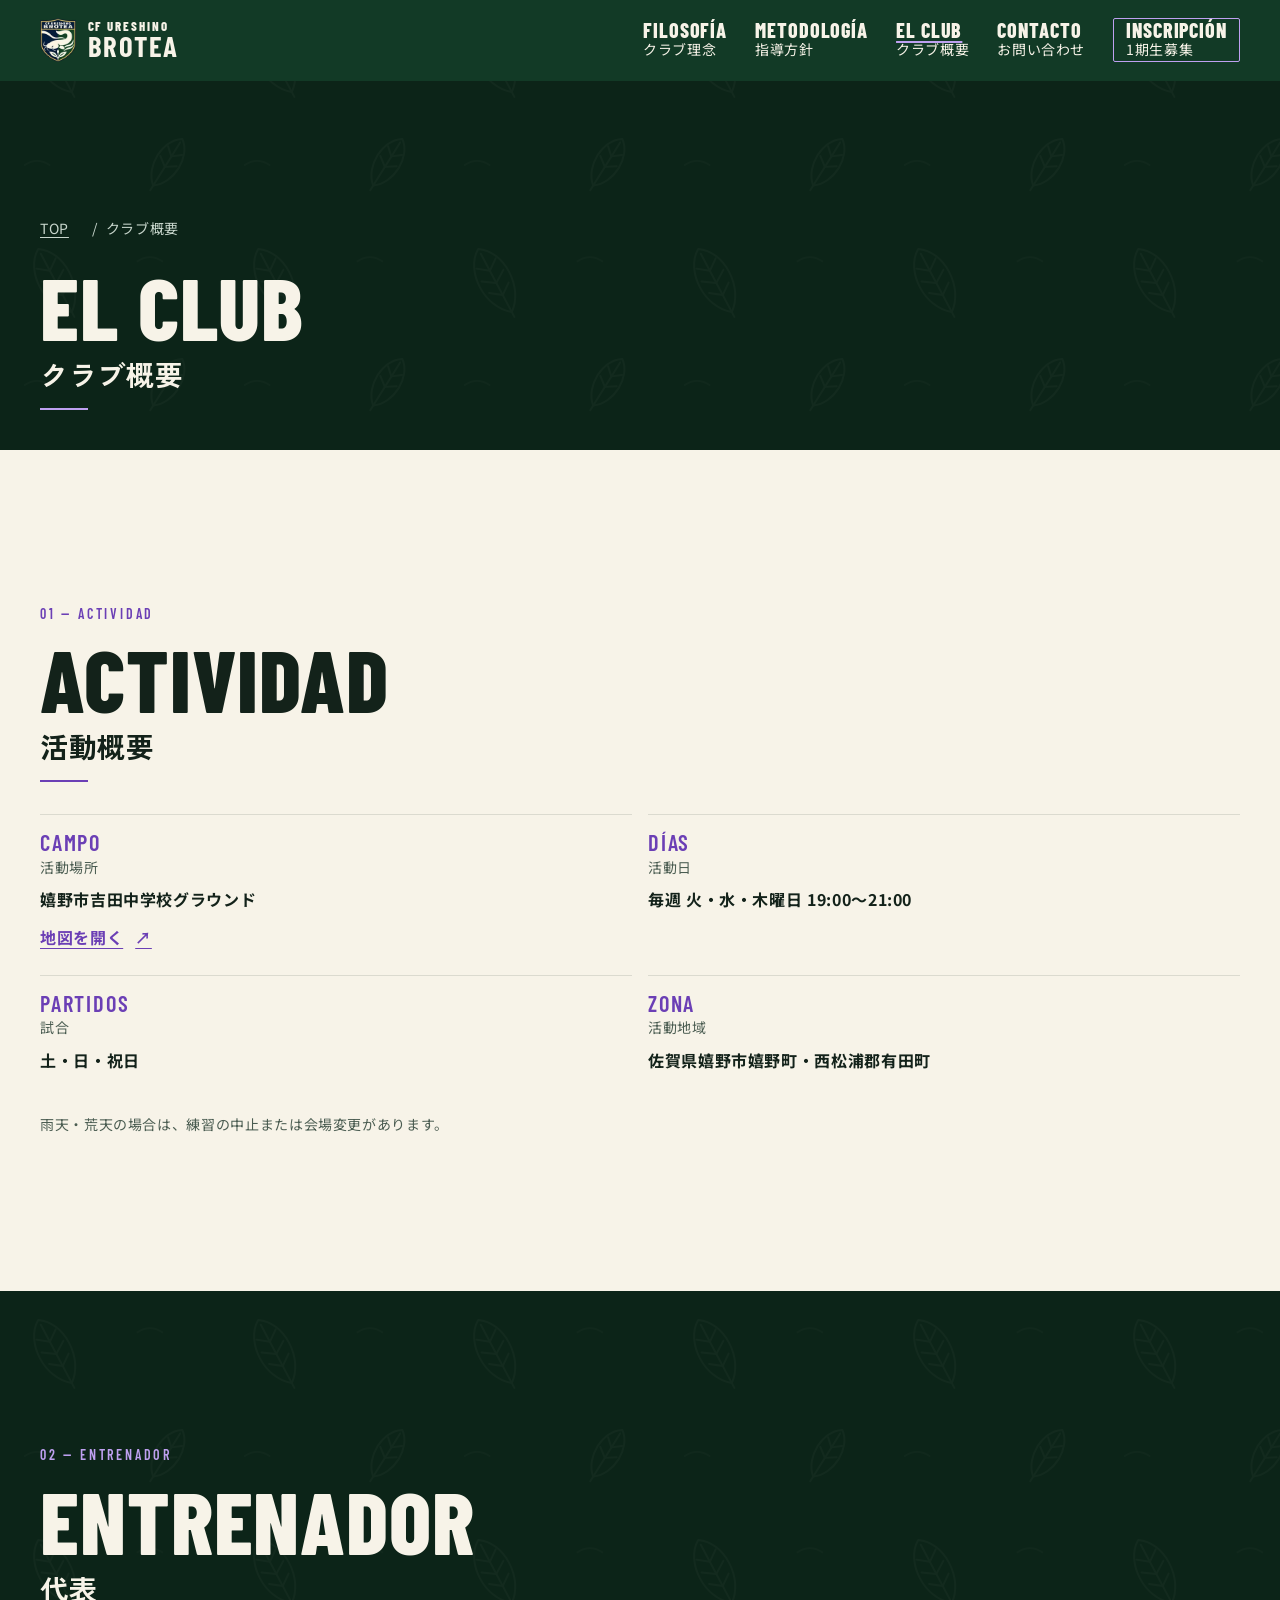
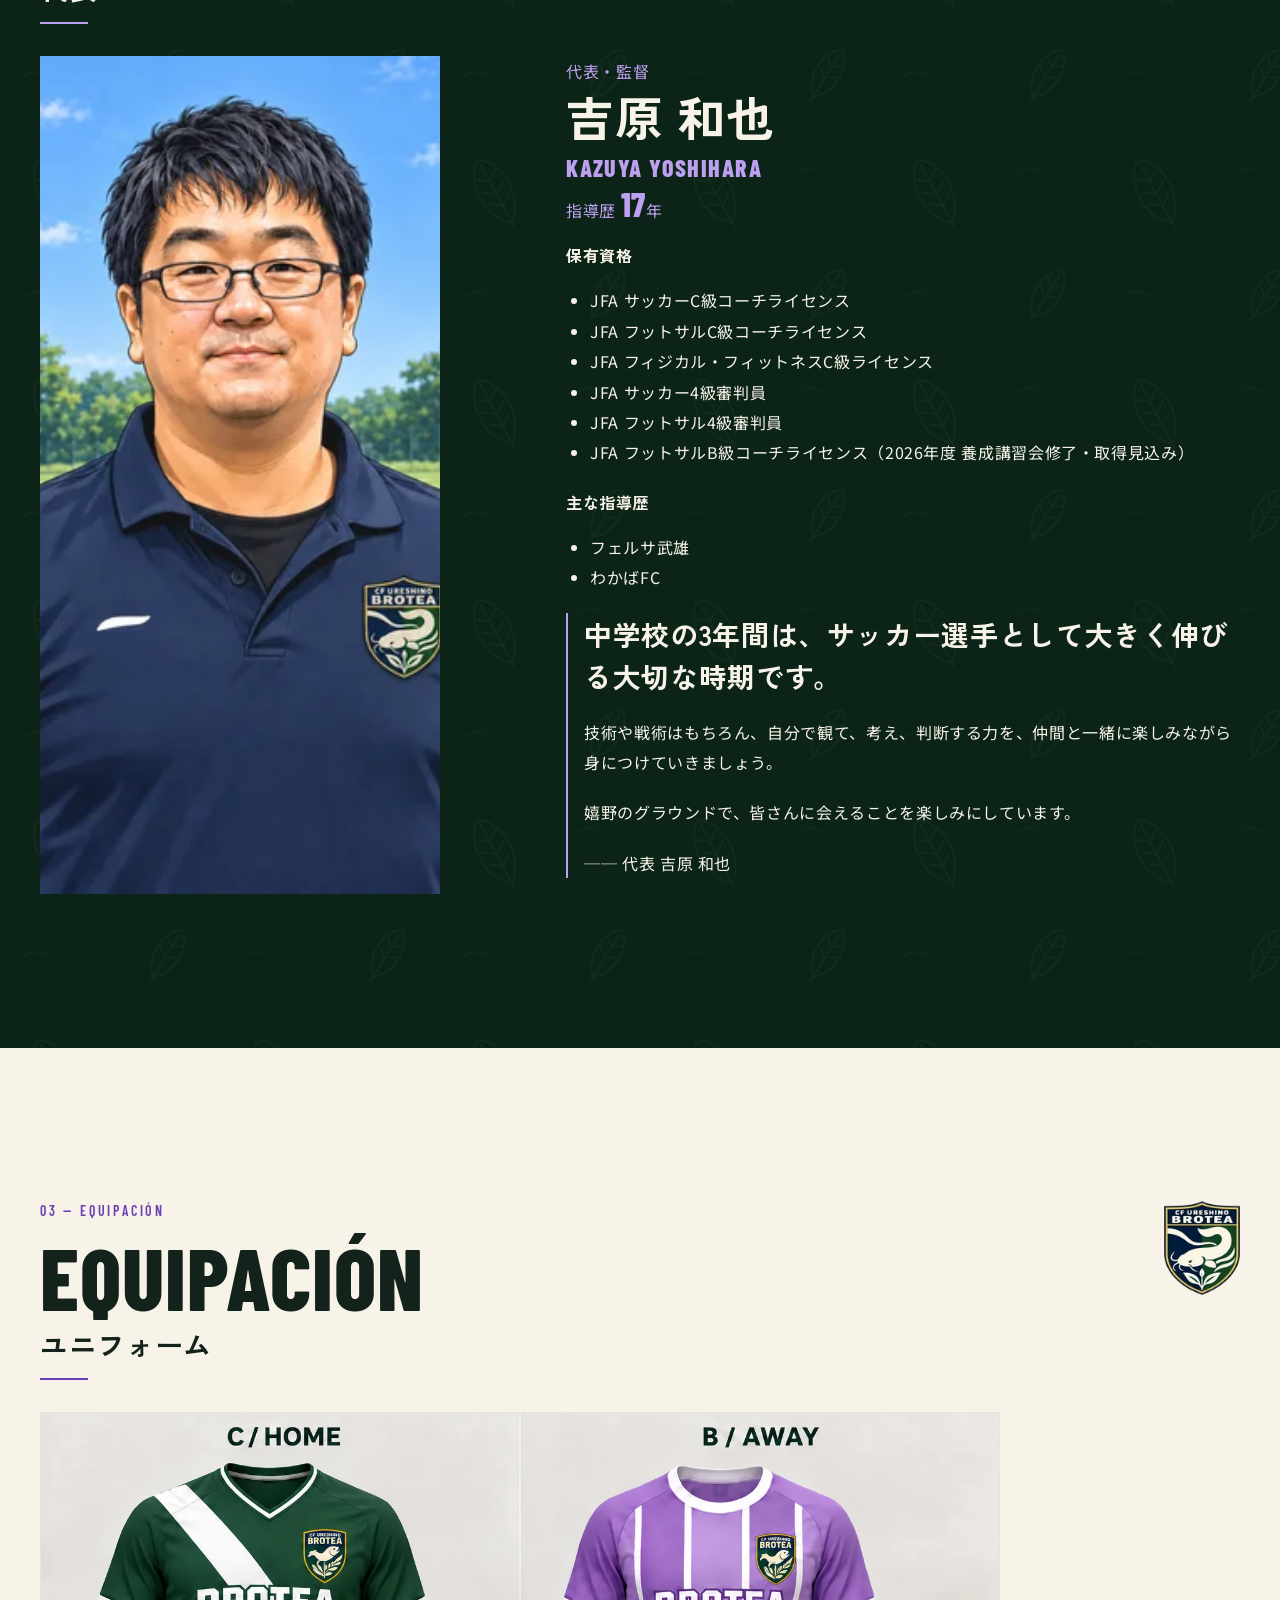
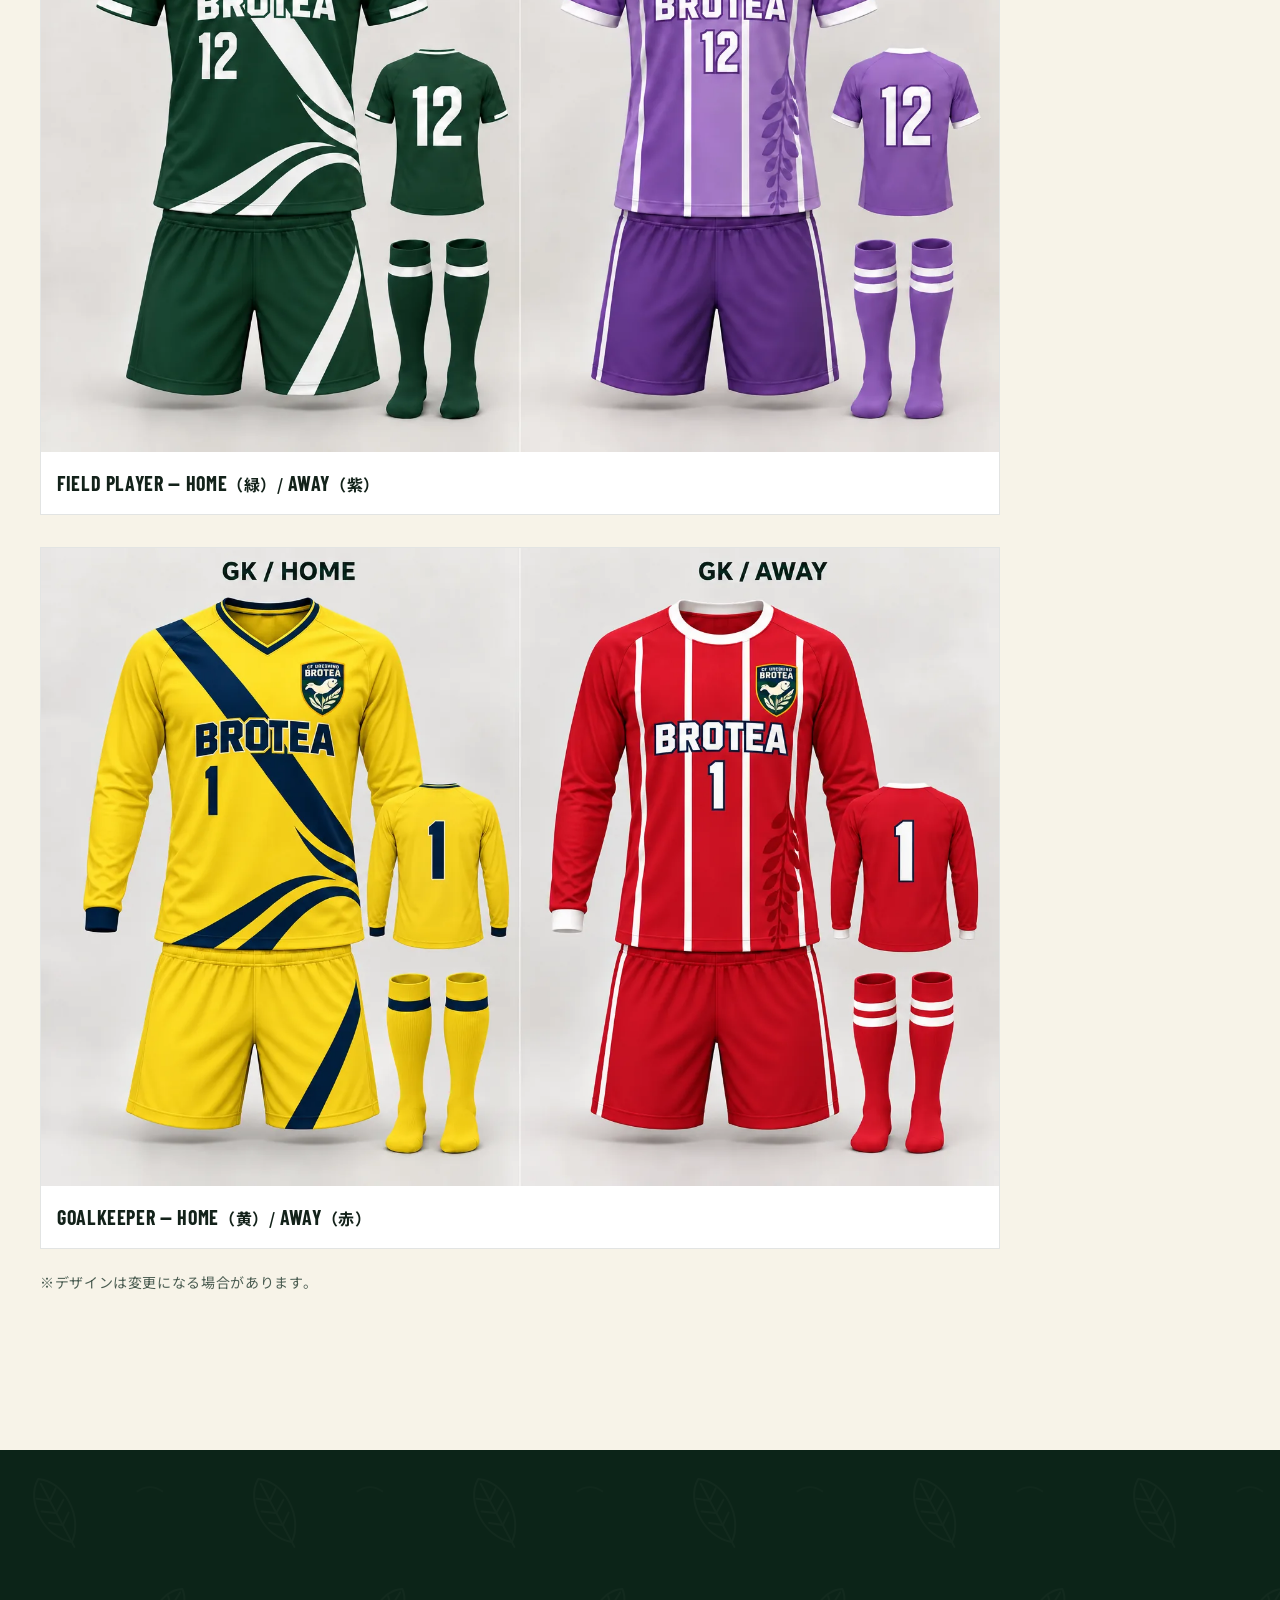
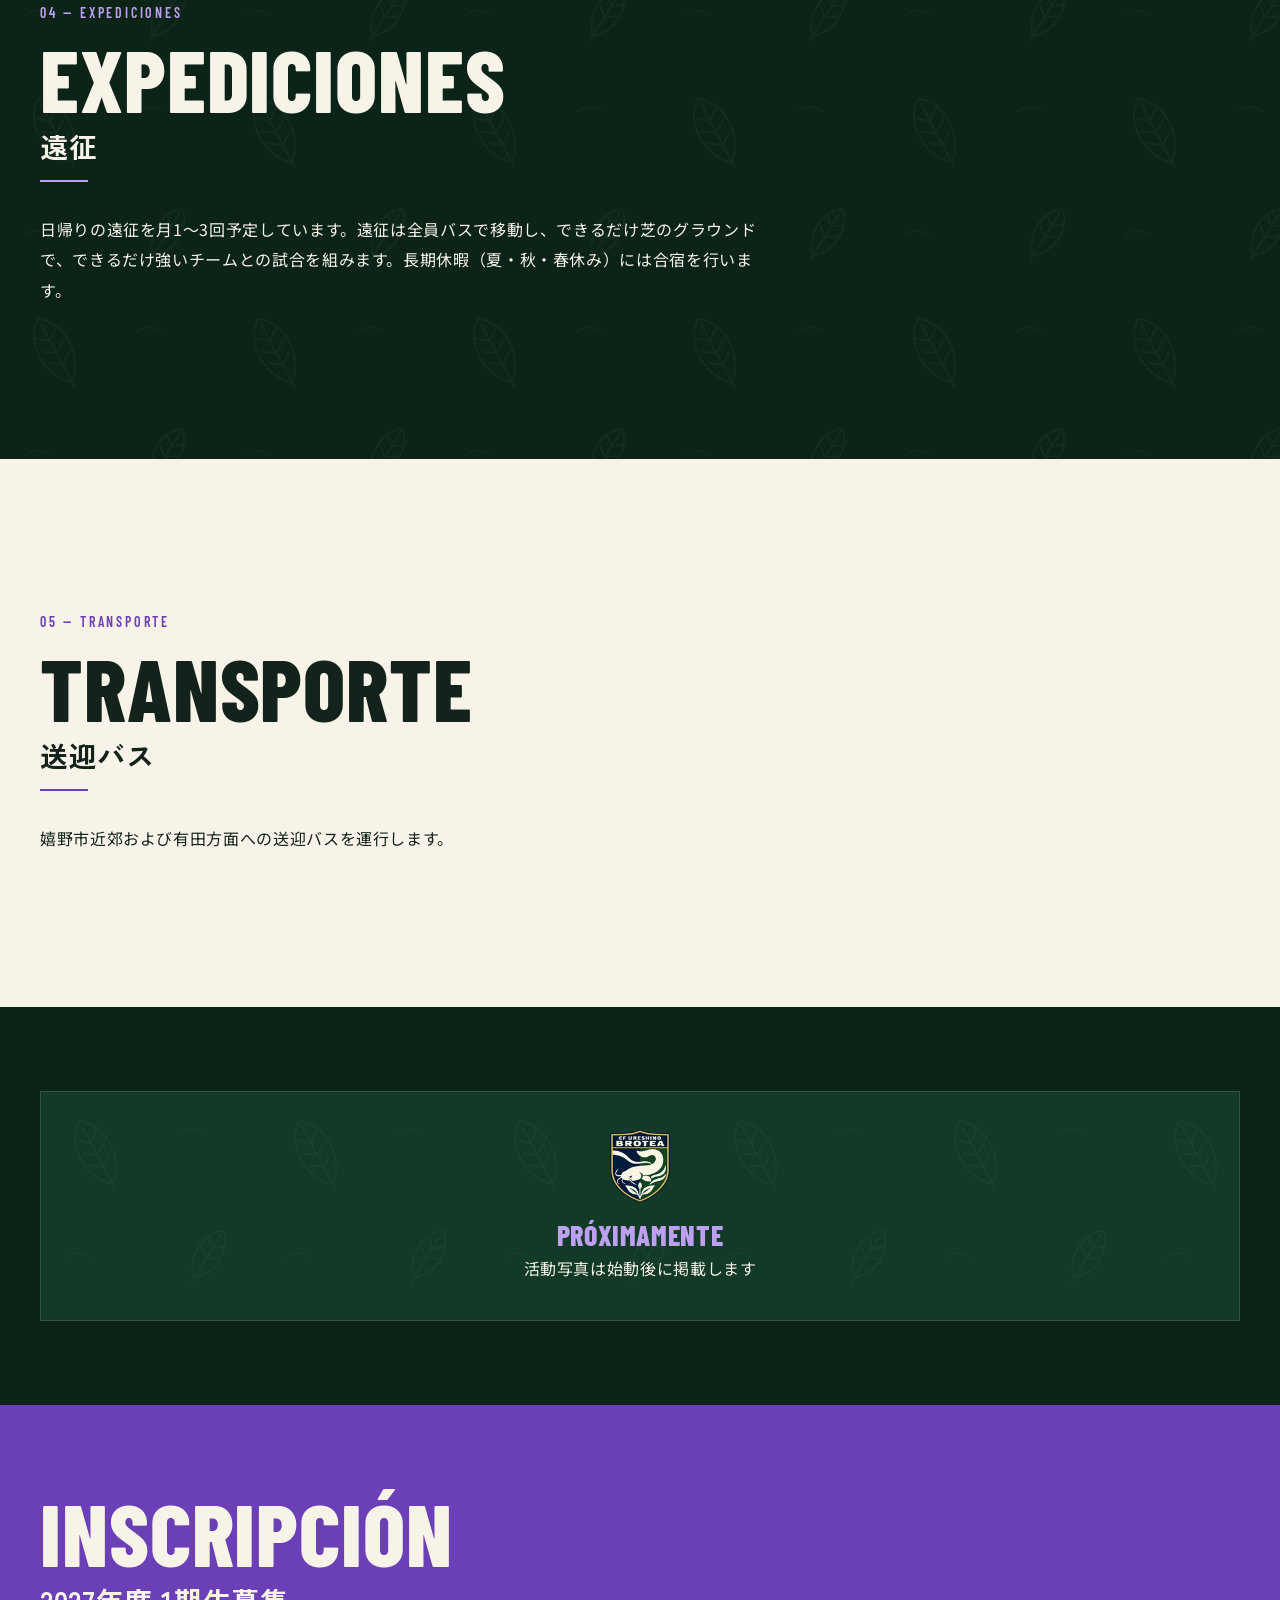
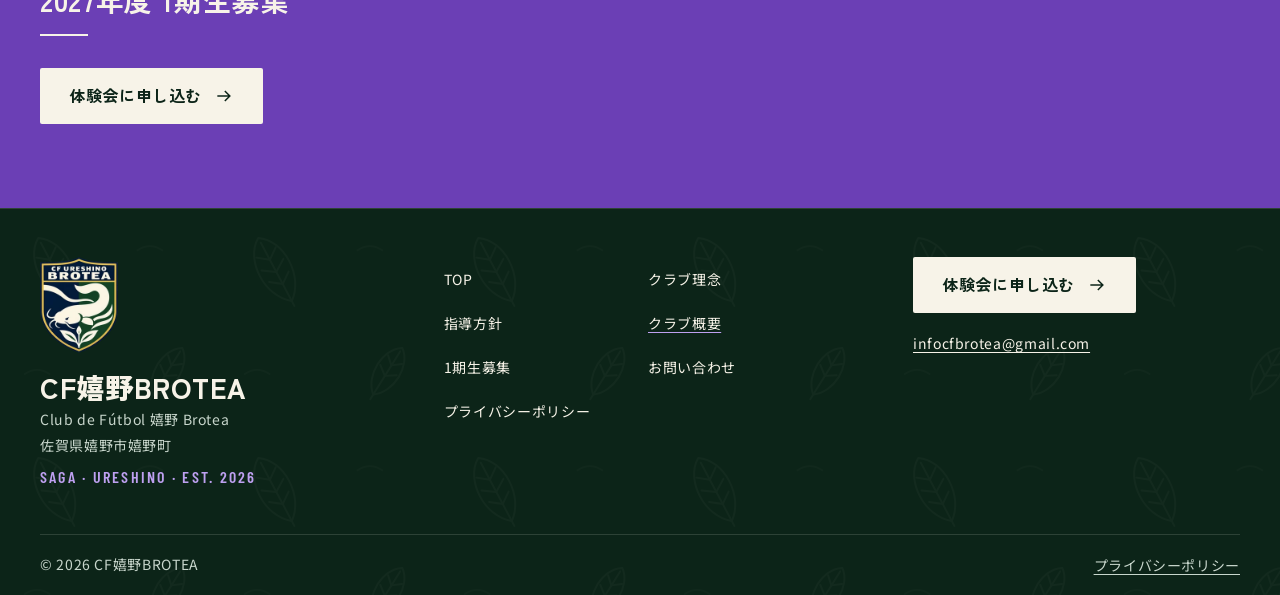
==== club.html @ 13b25fa3 "フェーズ2: 下層6ページを実装し、フェーズ1レビューを反映 - filosofia / metodologia / club / inscripcion / contacto / privacy を" ====
<!doctype html>
<html lang="ja" class="no-js">
<head>
  <meta charset="utf-8">
  <meta name="viewport" content="width=device-width, initial-scale=1, viewport-fit=cover">
  <title>クラブ概要 | CF嬉野BROTEA – 佐賀県嬉野市のサッカー・フットサル ジュニアユース</title>
  <meta name="description" content="CF嬉野BROTEAの活動場所・活動日時・代表紹介・ユニフォーム。">
  <meta name="theme-color" content="#0C2418">
  <link rel="canonical" href="https://brotea.jp/club.html">
  <meta property="og:type" content="website">
  <meta property="og:site_name" content="CF嬉野BROTEA">
  <meta property="og:title" content="クラブ概要 | CF嬉野BROTEA – 佐賀県嬉野市のサッカー・フットサル ジュニアユース">
  <meta property="og:description" content="CF嬉野BROTEAの活動場所・活動日時・代表紹介・ユニフォーム。">
  <meta property="og:url" content="https://brotea.jp/club.html">
  <meta property="og:image" content="https://brotea.jp/assets/img/ogp.png">
  <meta name="twitter:card" content="summary_large_image">
  <link rel="icon" href="favicon.ico" sizes="any">
  <link rel="icon" href="assets/img/favicon-32.png" type="image/png" sizes="32x32">
  <link rel="apple-touch-icon" href="assets/img/apple-touch-icon.png">
  <link rel="manifest" href="site.webmanifest">
  <link rel="preconnect" href="https://fonts.googleapis.com">
  <link rel="preconnect" href="https://fonts.gstatic.com" crossorigin>
  <link href="https://fonts.googleapis.com/css2?family=Barlow+Condensed:wght@600;800&amp;family=Noto+Sans+JP:wght@400;500;700&amp;family=Zen+Kaku+Gothic+New:wght@700;900&amp;display=swap" rel="stylesheet" media="print" data-web-fonts>
  <noscript>
    <link href="https://fonts.googleapis.com/css2?family=Barlow+Condensed:wght@600;800&amp;family=Noto+Sans+JP:wght@400;500;700&amp;family=Zen+Kaku+Gothic+New:wght@700;900&amp;display=swap" rel="stylesheet">
    <style>
      @media not all and (min-width: 960px) {
        .no-js {
          --fallback-nav: block;
          --fallback-header: relative;
          --fallback-hero-inset: var(--space-6);
        }
      }
    </style>
  </noscript>
  <link rel="stylesheet" href="assets/css/tokens.css">
  <link rel="stylesheet" href="assets/css/base.css">
  <link rel="stylesheet" href="assets/css/layout.css">
  <link rel="stylesheet" href="assets/css/components.css">
  <script src="assets/js/site-data.js" defer></script>
  <script src="assets/js/main.js" defer></script>
</head>
<body>
  <a class="skip-link" href="#main">本文へスキップ</a>
  <!-- SHARED:HEADER START -->
  <header class="site-header">
    <div class="site-header__bar container">
      <a class="site-header__brand" href="index.html" aria-label="CF嬉野BROTEA TOP">
        <img src="assets/img/emblem-mark-120.webp" width="97" height="120" alt="CF嬉野BROTEA エンブレム">
        <span class="site-header__wordmark" aria-hidden="true"><span>CF URESHINO</span><strong>BROTEA</strong></span>
      </a>
      <button class="menu-toggle" type="button" aria-expanded="false" aria-controls="site-nav" aria-label="メニューを開く" hidden>
        <span></span><span></span>
      </button>
      <nav id="site-nav" class="site-nav" aria-label="メインナビゲーション">
        <ul class="site-nav__list">
          <li><a href="filosofia.html"><span lang="es">FILOSOFÍA</span><span>クラブ理念</span></a></li>
          <li><a href="metodologia.html"><span lang="es">METODOLOGÍA</span><span>指導方針</span></a></li>
          <li><a href="club.html" aria-current="page"><span lang="es">EL CLUB</span><span>クラブ概要</span></a></li>
          <li><a href="contacto.html"><span lang="es">CONTACTO</span><span>お問い合わせ</span></a></li>
          <li><a class="site-nav__entry" href="inscripcion.html"><span lang="es">INSCRIPCIÓN</span><span>1期生募集</span></a></li>
        </ul>
      </nav>
    </div>
  </header>
  <!-- SHARED:HEADER END -->
  <main id="main" tabindex="-1">
    <section class="page-hero surface--dark tea-pattern" aria-labelledby="page-title">
      <div class="container">
        <nav class="page-hero__trail" aria-label="パンくずリスト">
          <a href="index.html">TOP</a><span aria-hidden="true">/</span><span aria-current="page">クラブ概要</span>
        </nav>
        <h1 class="sec-head__title" id="page-title"><span class="sec-head__es" lang="es">EL CLUB</span><span class="sec-head__ja"><span class="nowrap">クラブ概要</span></span></h1>
      </div>
    </section>
    <section class="section surface--light">
      <div class="container reveal">
        <header class="sec-head">
          <p class="sec-head__eyebrow" aria-hidden="true">01 — <span lang="es">ACTIVIDAD</span></p>
          <h2 class="sec-head__title"><span class="sec-head__es" lang="es">ACTIVIDAD</span><span class="sec-head__ja">活動概要</span></h2>
        </header>
        <dl class="facts">
          <div><dt><span lang="es">CAMPO</span>活動場所</dt><dd><span data-venue>嬉野市<wbr><span class="nowrap">吉田中学校グラウンド</span></span><br><a class="text-link" data-map hidden>地図を開く</a></dd></div>
          <div><dt><span lang="es">DÍAS</span>活動日</dt><dd><span class="nowrap">毎週 火・水・木曜日</span> <span class="nowrap">19:00〜21:00</span></dd></div>
          <div><dt><span lang="es">PARTIDOS</span>試合</dt><dd>土・日・祝日</dd></div>
          <div><dt><span lang="es">ZONA</span>活動地域</dt><dd><span class="nowrap">佐賀県嬉野市嬉野町・</span><wbr><span class="nowrap">西松浦郡有田町</span></dd></div>
        </dl>
        <p class="note">雨天・荒天の場合は、練習の中止または会場変更があります。</p>
      </div>
    </section>

    <section class="section surface--dark tea-pattern">
      <div class="container">
        <header class="sec-head reveal">
          <p class="sec-head__eyebrow" aria-hidden="true">02 — <span lang="es">ENTRENADOR</span></p>
          <h2 class="sec-head__title"><span class="sec-head__es" lang="es">ENTRENADOR</span><span class="sec-head__ja">代表</span></h2>
        </header>
        <article class="profile">
          <div class="photo-slot tea-pattern reveal">
            <img src="assets/img/staff-representative.webp" srcset="assets/img/staff-representative-400.webp 400w, assets/img/staff-representative.webp 800w" sizes="(min-width: 960px) 400px, min(100vw, 400px)" width="800" height="1000" loading="lazy" decoding="async" alt="代表 吉原和也">
          </div>
          <div class="profile__content prose reveal">
            <div>
              <p class="profile__role">代表・監督</p>
              <h3 class="profile__name">吉原 和也</h3>
              <p class="profile__roman" lang="ja-Latn">KAZUYA YOSHIHARA</p>
            </div>
            <p class="staff-card__experience">指導歴 <strong>17</strong>年</p>
            <div class="profile__history">
              <div class="prose">
                <h4>保有資格</h4>
                <ul>
                  <li>JFA サッカーC級コーチライセンス</li>
                  <li>JFA フットサルC級コーチライセンス</li>
                  <li>JFA フィジカル・フィットネスC級ライセンス</li>
                  <li>JFA サッカー4級審判員</li>
                  <li>JFA フットサル4級審判員</li>
                  <li>JFA フットサルB級コーチライセンス（2026年度 養成講習会修了・取得見込み）</li>
                </ul>
              </div>
              <div class="prose">
                <h4>主な指導歴</h4>
                <ul>
                  <li>フェルサ武雄</li>
                  <li>わかばFC</li>
                </ul>
              </div>
            </div>
            <blockquote class="profile__message prose">
              <p>中学校の3年間は、<span class="nowrap">サッカー選手として</span>大きく伸びる大切な時期です。</p>
              <p>技術や戦術はもちろん、自分で観て、考え、判断する力を、仲間と一緒に楽しみながら身につけていきましょう。</p>
              <p>嬉野のグラウンドで、皆さんに会えることを楽しみにしています。</p>
              <p>── 代表 吉原 和也</p>
            </blockquote>
          </div>
        </article>
      </div>
    </section>

    <section class="section surface--light">
      <div class="container">
        <div class="section__heading-row reveal">
          <header class="sec-head">
            <p class="sec-head__eyebrow" aria-hidden="true">03 — <span lang="es">EQUIPACIÓN</span></p>
            <h2 class="sec-head__title"><span class="sec-head__es" lang="es">EQUIPACIÓN</span><span class="sec-head__ja">ユニフォーム</span></h2>
          </header>
          <img class="kit-mark" src="assets/img/emblem-mark-120.webp" width="97" height="120" loading="lazy" decoding="async" alt="CF嬉野BROTEA エンブレム">
        </div>
        <div class="kit-gallery">
          <figure class="kit-gallery__item reveal">
            <img src="assets/img/uniform-fp.webp" width="1536" height="1024" loading="lazy" decoding="async" alt="フィールドプレーヤーのホーム（緑）とアウェイ（紫）のユニフォーム">
            <figcaption><span lang="en">FIELD PLAYER — HOME</span>（緑）/ <span lang="en">AWAY</span>（紫）</figcaption>
          </figure>
          <figure class="kit-gallery__item reveal">
            <img src="assets/img/uniform-gp.webp" width="1536" height="1024" loading="lazy" decoding="async" alt="ゴールキーパーのホーム（黄）とアウェイ（赤）のユニフォーム">
            <figcaption><span lang="en">GOALKEEPER — HOME</span>（黄）/ <span lang="en">AWAY</span>（赤）</figcaption>
          </figure>
        </div>
        <!-- TODO: 要確認 -->
        <p class="note">※デザインは変更になる場合があります。</p>
      </div>
    </section>

    <section class="section surface--dark tea-pattern">
      <div class="container reveal">
        <header class="sec-head">
          <p class="sec-head__eyebrow" aria-hidden="true">04 — <span lang="es">EXPEDICIONES</span></p>
          <h2 class="sec-head__title"><span class="sec-head__es" lang="es">EXPEDICIONES</span><span class="sec-head__ja">遠征</span></h2>
        </header>
        <p class="measure">日帰りの遠征を月1〜3回予定しています。遠征は全員バスで移動し、できるだけ芝のグラウンドで、できるだけ強いチームとの試合を組みます。長期休暇（夏・秋・春休み）には合宿を行います。</p>
      </div>
    </section>

    <section class="section surface--light">
      <div class="container reveal">
        <header class="sec-head">
          <p class="sec-head__eyebrow" aria-hidden="true">05 — <span lang="es">TRANSPORTE</span></p>
          <h2 class="sec-head__title"><span class="sec-head__es" lang="es">TRANSPORTE</span><span class="sec-head__ja">送迎バス</span></h2>
        </header>
        <p class="measure">嬉野市近郊および有田方面への送迎バスを運行します。</p>
      </div>
    </section>

    <div class="section section--compact surface--dark">
      <div class="container">
        <figure class="photo-placeholder tea-pattern reveal">
          <img src="assets/img/emblem-mark-120.webp" width="97" height="120" loading="lazy" decoding="async" alt="CF嬉野BROTEA エンブレム">
          <figcaption><strong lang="es">PRÓXIMAMENTE</strong><span>活動写真は<span class="nowrap">始動後に掲載します</span></span></figcaption>
        </figure>
      </div>
    </div>

    <section class="section section--compact surface--accent" data-recruitment-cta>
      <div class="container reveal">
        <header class="sec-head">
          <h2 class="sec-head__title"><span class="sec-head__es" lang="es">INSCRIPCIÓN</span><span class="sec-head__ja"><span class="nowrap"><span data-season>2027</span>年度</span> <span class="nowrap">1期生募集</span></span></h2>
        </header>
        <a class="button button--primary" data-trial-cta href="inscripcion.html#entry">体験会に申し込む <svg class="button__arrow" aria-hidden="true" viewBox="0 0 24 24" width="20" height="20"><path d="M4 12h15m-6-6 6 6-6 6" fill="none" stroke="currentColor" stroke-width="1.8"/></svg></a>
      </div>
    </section>
  </main>
  <!-- SHARED:FOOTER START -->
  <footer class="site-footer surface--dark tea-pattern">
    <div class="site-footer__grid container">
      <div class="site-footer__identity">
        <img src="assets/img/emblem-mark-240.webp" width="194" height="240" loading="lazy" decoding="async" alt="CF嬉野BROTEA エンブレム">
        <p class="site-footer__name">CF嬉野BROTEA</p>
        <p lang="es">Club de Fútbol 嬉野 Brotea</p>
        <p>佐賀県嬉野市嬉野町</p>
        <p class="site-footer__stamp">SAGA · URESHINO · EST. 2026</p>
      </div>
      <nav aria-label="フッターナビゲーション">
        <ul class="site-footer__links">
          <li><a href="index.html">TOP</a></li>
          <li><a href="filosofia.html">クラブ理念</a></li>
          <li><a href="metodologia.html">指導方針</a></li>
          <li><a href="club.html" aria-current="page">クラブ概要</a></li>
          <li><a href="inscripcion.html">1期生募集</a></li>
          <li><a href="contacto.html">お問い合わせ</a></li>
          <li><a href="privacy.html">プライバシーポリシー</a></li>
        </ul>
      </nav>
      <div class="site-footer__actions">
        <a class="button button--primary" data-trial-cta href="inscripcion.html#entry">体験会に申し込む <svg class="button__arrow" aria-hidden="true" viewBox="0 0 24 24" width="20" height="20"><path d="M4 12h15m-6-6 6 6-6 6" fill="none" stroke="currentColor" stroke-width="1.8"/></svg></a>
        <a class="site-footer__contact" data-instagram data-if-instagram hidden><svg class="instagram-icon" aria-hidden="true" viewBox="0 0 24 24" width="20" height="20" fill="none" stroke="currentColor" stroke-width="1.8"><rect x="3" y="3" width="18" height="18" rx="5"/><circle cx="12" cy="12" r="4"/><path d="M17 6h1"/></svg> <span data-instagram-handle>Instagram</span></a>
        <a class="site-footer__contact" data-email>メールアドレスはJavaScriptを有効にすると表示されます</a>
      </div>
    </div>
    <div class="site-footer__legal container">
      <small>© 2026 CF嬉野BROTEA</small>
      <a href="privacy.html">プライバシーポリシー</a>
    </div>
  </footer>
  <!-- SHARED:FOOTER END -->
  <a class="sticky-cta" data-sticky-cta data-trial-cta href="inscripcion.html#entry" hidden>体験会に申し込む <svg class="button__arrow" aria-hidden="true" viewBox="0 0 24 24" width="20" height="20"><path d="M4 12h15m-6-6 6 6-6 6" fill="none" stroke="currentColor" stroke-width="1.8"/></svg></a>
</body>
</html>
---- assets/css/tokens.css ----
:root {
  --c-verde-noche: #0C2418;
  --c-verde-profundo: #123A26;
  --c-verde: #1E5631;
  --c-crema: #F7F3E8;
  --c-blanco: #FFFFFF;
  --c-tinta: #13221A;
  --c-gris-claro: #C8D6CC;
  --c-gris: #4A5C51;
  --c-morado: #6B3FB5;
  --c-morado-claro: #BEA0F0;
  --c-linea-dark: rgba(247, 243, 232, .14);
  --c-linea-light: rgba(19, 34, 26, .12);
  --c-crema-10: rgba(247, 243, 232, .10);
  --c-crema-60: rgba(247, 243, 232, .60);
  --c-crema-80: rgba(247, 243, 232, .80);
  --tea-pattern-size: 220px;
  --tea-pattern-opacity: .03;

  --f-display: "Barlow Condensed", "Zen Kaku Gothic New", sans-serif;
  --f-heading-ja: "Zen Kaku Gothic New", "Noto Sans JP", sans-serif;
  --f-body: "Noto Sans JP", system-ui, sans-serif;
  --text-small: .875rem;
  --text-body: clamp(1rem, 1.25vw, 1.0625rem);
  --text-heading: clamp(1.25rem, 2.6vw, 1.75rem);
  --text-display: clamp(2.25rem, 7vw, 5.5rem);
  --text-eyebrow: .875rem;

  --container: 1200px;
  --measure: 720px;
  --gutter: clamp(16px, 4vw, 40px);
  --section-y: clamp(72px, 12vw, 160px);
  --section-y-compact: clamp(48px, 7vw, 84px);
  --radius: 2px;
  --header-h: 80px;
  --header-h-small: 64px;
  --cta-h: 60px;
  --tap-size: 44px;
  --button-h: 52px;
  --button-h-large: 56px;

  --space-1: .25rem;
  --space-2: .5rem;
  --space-3: .75rem;
  --space-4: 1rem;
  --space-5: 1.25rem;
  --space-6: 1.5rem;
  --space-7: 1.75rem;
  --space-8: 2rem;
  --space-10: 2.5rem;
  --space-12: 3rem;
  --space-16: 4rem;
  --space-20: 5rem;
  --feature-gap: clamp(24px, 6vw, 80px);

  --motion-quick: 200ms;
  --motion-reveal: 600ms;
  --motion-pace: 120ms;
  --motion-ease: cubic-bezier(.2, .7, .2, 1);
}
---- assets/css/base.css ----
*, *::before, *::after {
  box-sizing: border-box;
}

html {
  scroll-padding-block-start: calc(var(--header-h) + var(--space-4));
}

body {
  margin: 0;
  background: var(--c-verde-noche);
  color: var(--c-tinta);
  font: 400 var(--text-body) / 1.9 var(--f-body);
  letter-spacing: .04em;
}

:where(h1, h2, h3, h4, p, figure, dl, dd, ul, ol) {
  margin: 0;
}

h1, h2, h3, h4 {
  font-family: var(--f-heading-ja);
  line-height: 1.25;
}

h3 {
  font-size: var(--text-heading);
}

:where(h1, h2, h3, h4, .lead, .hero__intro p, .statement, .recruitment__lead,
       .tactical-pair p, .facts dt, .facts dd, .deadline, .button, figcaption, summary) {
  word-break: auto-phrase;
  text-wrap: pretty;
}

:where(h1, h2, h3, h4) {
  text-wrap: balance;
}

.nowrap {
  white-space: nowrap;
}

small {
  font-size: var(--text-small);
  line-height: 1.7;
}

a {
  color: inherit;
  text-underline-offset: .23em;
}

button {
  font: inherit;
  letter-spacing: inherit;
}

img {
  display: block;
  max-inline-size: 100%;
  block-size: auto;
}

:focus-visible {
  outline: 2px solid var(--c-morado-claro);
  outline-offset: 3px;
}

.surface--light :focus-visible {
  outline-color: var(--c-morado);
}

[hidden] {
  display: none !important;
}

.visually-hidden,
.skip-link:not(:focus) {
  position: absolute;
  inline-size: 1px;
  block-size: 1px;
  overflow: hidden;
  clip-path: inset(50%);
  white-space: nowrap;
}

.skip-link {
  position: fixed;
  z-index: 20;
  inset-block-start: var(--space-2);
  inset-inline-start: var(--gutter);
  min-block-size: var(--tap-size);
  padding: var(--space-2) var(--space-4);
  background: var(--c-crema);
  color: var(--c-tinta);
}

.surface--light {
  --surface: var(--c-crema);
  --accent: var(--c-morado);
  --muted: var(--c-gris);
  --line: var(--c-linea-light);
  background-color: var(--surface);
  color: var(--c-tinta);
}

.surface--dark, .surface--accent {
  --surface: var(--c-verde-noche);
  --accent: var(--c-morado-claro);
  --muted: var(--c-gris-claro);
  --line: var(--c-linea-dark);
  background-color: var(--surface);
  color: var(--c-crema);
}

.surface--accent {
  --surface: var(--c-morado);
  --accent: var(--c-crema);
  --muted: var(--c-crema);
}

.tea-pattern {
  position: relative;
  isolation: isolate;
}

.tea-pattern::before {
  position: absolute;
  z-index: -1;
  inset: 0;
  background: url("../img/pattern-tea.svg") repeat;
  background-size: var(--tea-pattern-size);
  opacity: var(--tea-pattern-opacity);
  pointer-events: none;
  content: "";
}

.prose > * + * {
  margin-block-start: var(--space-5);
}

@media (prefers-reduced-motion: reduce) {
  *, *::before, *::after {
    animation: none !important;
    transition: none !important;
    scroll-behavior: auto !important;
  }
}
---- assets/css/layout.css ----
.container {
  inline-size: min(calc(100% - 2 * var(--gutter)), var(--container));
  margin-inline: auto;
}

.measure {
  max-inline-size: var(--measure);
}

.section {
  padding-block: var(--section-y);
}

.section--compact {
  padding-block: var(--section-y-compact);
}

.page-hero {
  display: grid;
  align-items: end;
  min-block-size: clamp(320px, 50vh, 480px);
  padding-block: var(--fallback-hero-inset, calc(var(--header-h) + var(--space-4))) var(--space-10);
}

.page-hero--compact {
  min-block-size: clamp(280px, 43vh, 380px);
}

.page-hero__trail {
  display: flex;
  flex-wrap: wrap;
  align-items: center;
  gap: var(--space-2);
  margin-block-end: var(--space-3);
  color: var(--muted);
  font-size: var(--text-small);
}

.page-hero__trail a {
  display: inline-flex;
  align-items: center;
  min-inline-size: var(--tap-size);
  min-block-size: var(--tap-size);
}

.section__heading-row {
  display: flex;
  flex-wrap: wrap;
  align-items: flex-start;
  justify-content: space-between;
  gap: var(--space-4);
}

.section__heading-row > :is(.button, .text-link) {
  align-self: end;
  margin-block-end: var(--space-8);
}

.feature-grid, .identity-grid, .club-grid {
  display: grid;
  gap: var(--feature-gap);
  align-items: start;
}

.identity-grid {
  align-items: center;
}

.identity-grid__emblem {
  inline-size: min(68%, 280px);
  justify-self: center;
}

.site-header {
  --bar-height: var(--header-h);
  position: fixed;
  z-index: 10;
  inset: 0 0 auto;
  border-block-end: 1px solid transparent;
  background-color: var(--c-verde-profundo);
  color: var(--c-crema);
  transition: background-color var(--motion-quick), border-color var(--motion-quick);
}

.site-header--transparent:not(.site-header--scrolled):not(.site-header--open) {
  background-color: transparent;
}

.site-header--scrolled {
  --bar-height: var(--header-h-small);
  border-block-end-color: var(--c-linea-dark);
}

.site-header__bar {
  display: flex;
  align-items: center;
  justify-content: space-between;
  min-block-size: var(--bar-height);
  gap: var(--gutter);
  transition: min-block-size var(--motion-quick);
}

.site-header__brand {
  display: inline-flex;
  align-items: center;
  min-block-size: var(--tap-size);
  gap: var(--space-3);
  text-decoration: none;
  white-space: nowrap;
}

.site-header__brand img {
  block-size: 44px;
  inline-size: auto;
  transition: block-size var(--motion-quick);
}

.site-header--scrolled .site-header__brand img {
  block-size: 36px;
}

.site-header__wordmark {
  display: grid;
  font: 800 .8rem / .95 var(--f-display);
  letter-spacing: .15em;
}

.site-header__wordmark strong {
  font-size: 1.8rem;
  letter-spacing: .055em;
}

.menu-toggle {
  display: grid;
  place-content: center;
  gap: var(--space-2);
  inline-size: var(--tap-size);
  block-size: var(--tap-size);
  padding: 0;
  border: 1px solid var(--c-linea-dark);
  border-radius: var(--radius);
  background: transparent;
  color: inherit;
  cursor: pointer;
}

.menu-toggle span {
  inline-size: var(--space-5);
  block-size: 2px;
  background-color: currentColor;
  transition: transform var(--motion-quick);
}

.menu-toggle[aria-expanded="true"] span:first-child {
  transform: translateY(5px) rotate(45deg);
}

.menu-toggle[aria-expanded="true"] span:last-child {
  transform: translateY(-5px) rotate(-45deg);
}

.site-nav__list, .site-footer__links {
  padding: 0;
  list-style: none;
}

.site-nav a {
  display: flex;
  flex-direction: column;
  justify-content: center;
  min-block-size: var(--tap-size);
  text-decoration: none;
  font-size: var(--text-small);
  line-height: 1.4;
}

.site-nav a span[lang="es"] {
  font: 800 clamp(1.7rem, 6vw, 2.5rem) / 1 var(--f-display);
}

.site-nav a:hover span[lang="es"], .site-nav a[aria-current="page"] span[lang="es"] {
  text-decoration: underline var(--c-morado-claro);
  text-underline-offset: .17em;
}

.site-nav__entry {
  padding-inline: var(--space-3);
  border: 1px solid var(--c-morado-claro);
  border-radius: var(--radius);
}

@media not all and (min-width: 960px) {
  .js .site-nav {
    position: fixed;
    inset: calc(var(--bar-height) + 1px) 0 0;
    overflow-y: auto;
    overscroll-behavior: contain;
    padding: var(--space-4) var(--gutter) calc(var(--space-4) + env(safe-area-inset-bottom, 0px));
    background-color: var(--c-verde-noche);
    isolation: isolate;
  }

  .js .site-nav::before {
    position: absolute;
    z-index: -1;
    inset: 0;
    background: url("../img/pattern-tea.svg") repeat;
    background-size: var(--tea-pattern-size);
    opacity: var(--tea-pattern-opacity);
    content: "";
  }

  .js .site-header:not(.site-header--open) .site-nav {
    display: none;
  }

  .site-nav li + li {
    border-block-start: 1px solid var(--c-linea-dark);
  }

  .site-nav a {
    padding-block: var(--space-3);
  }

  .site-nav li:last-child {
    padding-block-start: var(--space-3);
  }

  .no-js .site-header {
    position: var(--fallback-header, fixed);
    background: var(--c-verde-profundo);
  }

  .no-js .site-header__bar {
    flex-wrap: wrap;
    gap: var(--space-2);
    padding-block: var(--space-3);
  }

  .no-js .site-nav {
    display: var(--fallback-nav, none);
    inline-size: 100%;
  }

  .no-js .site-nav a span[lang="es"] {
    font-size: 1.35rem;
  }

  .menu-open, .menu-open body {
    overflow: hidden;
  }

  .has-sticky-cta {
    scroll-padding-block-end: calc(var(--cta-h) + env(safe-area-inset-bottom, 0px));
  }

  .has-sticky-cta body {
    padding-block-end: calc(var(--cta-h) + env(safe-area-inset-bottom, 0px));
  }
}

.site-footer {
  border-block-start: 1px solid var(--c-linea-dark);
}

.site-footer__grid {
  display: grid;
  gap: var(--feature-gap);
  padding-block: var(--space-12);
}

.site-footer__identity {
  color: var(--c-gris-claro);
  font-size: var(--text-small);
}

.site-footer__identity img {
  block-size: 96px;
  inline-size: auto;
  margin-block-end: var(--space-4);
}

.site-footer__name {
  color: var(--c-crema);
  font: 900 var(--text-heading) / 1.3 var(--f-heading-ja);
}

.site-footer__stamp {
  margin-block-start: var(--space-2);
  color: var(--c-morado-claro);
  font: 600 1rem / 1.2 var(--f-display);
  letter-spacing: .14em;
}

.site-footer__links {
  display: grid;
  grid-template-columns: repeat(2, minmax(0, 1fr));
  column-gap: var(--space-4);
}

.site-footer__links a, .site-footer__legal a, .site-footer__contact {
  display: inline-flex;
  align-items: center;
  gap: var(--space-2);
  min-block-size: var(--tap-size);
  min-inline-size: var(--tap-size);
  font-size: var(--text-small);
}

.site-footer__links a {
  text-decoration: none;
}

.site-footer__links a:hover, .site-footer__links a[aria-current="page"] {
  text-decoration: underline var(--c-morado-claro);
}

.site-footer__actions {
  display: grid;
  align-content: start;
  justify-items: start;
  gap: var(--space-2);
}

.site-footer__contact {
  overflow-wrap: anywhere;
}

.site-footer__legal {
  display: flex;
  flex-wrap: wrap;
  justify-content: space-between;
  align-items: center;
  gap: var(--space-2) var(--space-4);
  padding-block: var(--space-2);
  border-block-start: 1px solid var(--c-linea-dark);
  color: var(--c-gris-claro);
}

@media (min-width: 640px) {
  .identity-grid {
    grid-template-columns: minmax(0, 2fr) minmax(0, 3fr);
  }

  .identity-grid__emblem {
    inline-size: min(100%, 340px);
  }

  .site-footer__grid {
    grid-template-columns: repeat(2, minmax(0, 1fr));
  }
}

@media (min-width: 960px) {
  .feature-grid {
    grid-template-columns: minmax(0, 2fr) minmax(0, 3fr);
  }

  .club-grid {
    grid-template-columns: minmax(370px, 2fr) minmax(0, 3fr);
  }

  .site-header__bar {
    gap: var(--space-4);
  }

  .site-nav__list {
    display: flex;
    align-items: center;
    gap: clamp(12px, calc(5vw - 36px), 40px);
  }

  .site-nav a span[lang="es"] {
    font-size: clamp(1.1rem, 2vw, 1.25rem);
    letter-spacing: .045em;
  }

  .site-nav__entry {
    min-block-size: 48px;
  }

  .site-footer__grid {
    grid-template-columns: 1fr 1.2fr 1fr;
  }
}
---- assets/css/components.css ----
.button-row {
  display: flex;
  flex-wrap: wrap;
  align-items: center;
  gap: var(--space-3);
}

.button, .text-link {
  display: inline-flex;
  align-items: center;
  justify-content: center;
  gap: var(--space-3);
  min-block-size: var(--tap-size);
  max-inline-size: 100%;
  font-weight: 700;
}

.button {
  min-block-size: var(--button-h);
  padding: var(--space-2) var(--space-7);
  border: 1px solid transparent;
  border-radius: var(--radius);
  font: 600 1rem / 1.4 var(--f-display);
  text-align: center;
  text-transform: uppercase;
  text-decoration: none;
  transition: background-color var(--motion-quick), color var(--motion-quick);
}

.button--primary {
  background: var(--c-verde-noche);
  color: var(--c-crema);
}

:is(.surface--dark, .surface--accent) .button--primary {
  background: var(--c-crema);
  color: var(--c-verde-noche);
}

.button--primary:any-link:is(:hover, :focus-visible) {
  background: var(--c-morado);
  color: var(--c-crema);
}

.surface--accent .button--primary:any-link:is(:hover, :focus-visible) {
  background: var(--c-verde-noche);
  color: var(--c-crema);
}

.button--secondary {
  border-color: currentColor;
}

.button--secondary:is(:any-link, button:enabled):is(:hover, :focus-visible) {
  background: var(--c-linea-light);
}

:is(.surface--dark, .surface--accent) .button--secondary:is(:any-link, button:enabled):is(:hover, :focus-visible) {
  background: var(--c-crema-10);
}

.button[aria-disabled="true"] {
  opacity: .5;
}

[data-instagram-handle] {
  overflow-wrap: anywhere;
  text-transform: none;
}

.button__arrow, .instagram-icon, .external-icon {
  flex: 0 0 auto;
}

.button__arrow {
  transition: transform var(--motion-quick);
}

:is(.button, .text-link):any-link:is(:hover, :focus-visible) .button__arrow {
  transform: translateX(4px);
}

.text-link {
  color: var(--accent);
}

.external-icon {
  font-family: var(--f-body);
  line-height: 1;
}

.sec-head {
  margin-block-end: var(--space-8);
}

.feature-grid > .sec-head {
  margin-block-end: 0;
}

.sec-head__eyebrow, .hero__eyebrow {
  margin-block-end: var(--space-3);
  color: var(--accent);
  font: 600 var(--text-eyebrow) / 1.4 var(--f-display);
  letter-spacing: .2em;
}

.sec-head__es, .sec-head__ja {
  display: block;
}

.sec-head__es {
  font: 800 var(--text-display) / .98 var(--f-display);
  letter-spacing: .01em;
  overflow-wrap: anywhere;
}

.sec-head__ja {
  margin-block-start: var(--space-2);
  font-size: var(--text-heading);
}

.sec-head__title::after {
  display: block;
  inline-size: 48px;
  block-size: 2px;
  margin-block-start: var(--space-4);
  background: var(--accent);
  content: "";
}

.hero {
  display: grid;
  align-items: center;
  min-block-size: 100vh;
  min-block-size: max(640px, 100svh);
  padding-block: var(--fallback-hero-inset, calc(var(--header-h) + var(--space-3))) var(--space-16);
  overflow: hidden;
}

.hero::after {
  position: absolute;
  inset: 0 auto 0 0;
  inline-size: 6px;
  background: var(--c-morado-claro);
  content: "";
}

.hero__mist {
  position: absolute;
  z-index: -1;
  inset: -8%;
  background:
    radial-gradient(ellipse at 23% 64%, var(--c-crema-10), transparent 44%),
    radial-gradient(ellipse at 74% 24%, var(--c-crema-10), transparent 38%);
  filter: blur(40px);
  pointer-events: none;
  animation: mist 26s ease-in-out infinite alternate;
}

.hero__grid {
  display: grid;
  align-items: center;
  gap: clamp(16px, 4vw, 64px);
  text-align: center;
}

.hero__emblem {
  display: block;
  justify-self: center;
}

.hero__emblem img {
  inline-size: auto;
  block-size: min(38vh, 78vw, 360px);
}

.hero__display {
  display: block;
  font: 800 clamp(3rem, 11vw, 7rem) / .9 var(--f-display);
  letter-spacing: .01em;
}

.hero__display > span {
  display: block;
  color: var(--c-morado-claro);
}

.hero__intro {
  margin-block-start: var(--space-4);
  color: var(--c-crema-80);
}

.hero__lead {
  margin-block-end: var(--space-2);
  color: var(--c-crema);
  font: 900 clamp(1.25rem, 3vw, 2rem) / 1.3 var(--f-heading-ja);
}

.hero__actions {
  justify-content: center;
  margin-block-start: var(--space-5);
}

.hero__location {
  display: none;
}

.hero__scroll {
  position: absolute;
  inset: auto auto var(--space-4) 50%;
  inline-size: 1px;
  block-size: 28px;
  background: var(--c-morado-claro);
  animation: scroll-cue 2.4s ease-in-out infinite;
  transform-origin: top;
}

.js .hero__emblem,
.js .hero__content > :is(.hero__eyebrow, .hero__title, .hero__intro, .hero__actions) {
  animation: fade-up var(--motion-reveal) var(--motion-ease) both;
}

.js .hero__content > :is(.hero__eyebrow, .hero__title) {
  animation-delay: var(--motion-pace);
}

.js .hero__intro {
  animation-delay: calc(2 * var(--motion-pace));
}

.js .hero__actions {
  animation-delay: calc(3 * var(--motion-pace));
}

@keyframes mist {
  from { transform: translate(-3%, -2%); }
  to { transform: translate(3%, 2%); }
}

@keyframes scroll-cue {
  50% { transform: scaleY(.5); }
}

@keyframes fade-up {
  from { opacity: 0; transform: translateY(16px); }
  to { opacity: 1; transform: translateY(0); }
}

.js .reveal--pending:not(:focus-within) {
  opacity: 0;
  transform: translateY(16px);
}

.js .reveal--shown {
  animation: fade-up var(--motion-reveal) var(--motion-ease) both;
}

@media (prefers-reduced-motion: reduce) {
  .js .reveal--pending:not(:focus-within) {
    opacity: 1;
    transform: none;
  }
}

.news-list, .trial-list {
  margin-block: var(--space-3) var(--space-5);
  padding: 0;
  list-style: none;
}

.news-list__item, .trial-list__item {
  display: flex;
  flex-wrap: wrap;
  align-items: center;
  gap: var(--space-1) var(--space-4);
  min-block-size: 56px;
  padding-block: var(--space-2);
  border-block-start: 1px solid var(--line);
}

.news-list__item:last-child, .trial-list__item:last-child {
  border-block-end: 1px solid var(--line);
}

.news-list time, .trial-list time {
  font: 600 1.25rem / 1.2 var(--f-display);
  font-variant-numeric: tabular-nums;
}

.news-list__category {
  color: var(--accent);
  font: 800 1rem / 1 var(--f-display);
  letter-spacing: .1em;
}

.news-list a, .recruitment__privacy a {
  display: inline-flex;
  align-items: center;
  min-block-size: var(--tap-size);
}

.philosophy-quote, .statement, .recruitment__lead {
  font: 900 clamp(1.5rem, 3.5vw, 2.5rem) / 1.4 var(--f-heading-ja);
}

.statement {
  font-size: clamp(1.5rem, 3vw, 2rem);
}

.identity-motto__es, .identity-motto__es span, .identity-motto strong {
  display: block;
}

.identity-motto__es {
  font: 800 clamp(2.5rem, 7vw, 5rem) / .9 var(--f-display);
}

.identity-motto__es span, .word-parts__plus {
  color: var(--accent);
}

.identity-motto strong {
  margin-block-start: var(--space-3);
  font: 700 var(--text-heading) / 1.4 var(--f-heading-ja);
}

.word-parts {
  display: flex;
  align-items: baseline;
  gap: clamp(3px, 1.2vw, 16px);
  padding-block: var(--space-3);
  padding-inline: 0;
  border-block: 1px solid var(--line);
  list-style: none;
  text-align: center;
}

.word-parts strong, .word-parts span, .word-parts small {
  display: block;
}

.word-parts strong {
  font: 800 clamp(1.55rem, 5vw, 3.75rem) / 1.1 var(--f-display);
}

.word-parts small {
  color: var(--muted);
  font-size: .75rem;
}

.tactical-pair, .feature-cards {
  display: grid;
  grid-template-columns: minmax(0, 1fr);
  gap: var(--space-3);
  margin-block: var(--space-8);
}

.tactical-pair > p, .feature-card {
  padding: clamp(12px, 3vw, 28px);
  border-block-start: 2px solid var(--accent);
  background-color: var(--c-verde-profundo);
}

.surface--light .feature-card {
  background-color: var(--c-blanco);
}

.tactical-pair > p {
  font-size: var(--text-small);
}

.tactical-pair [lang="es"], .feature-card h3 [lang="es"] {
  display: block;
  margin-block-end: var(--space-1);
  color: var(--accent);
  font: 800 clamp(1.25rem, 3.5vw, 2.25rem) / 1 var(--f-display);
}

.feature-card p {
  margin-block-start: var(--space-3);
}

.cycle {
  display: grid;
  justify-items: center;
  gap: var(--space-2);
  padding-block: var(--space-2);
  text-align: center;
}

.cycle__diagram {
  display: none;
}

.cycle__step {
  display: grid;
  justify-items: center;
  line-height: 1.35;
}

.cycle__step strong {
  font: 800 1.75rem / 1 var(--f-display);
}

.cycle__step:not(.cycle__step--create)::after {
  margin-block-start: var(--space-2);
  color: var(--accent);
  content: "↓";
}

.cycle__step--create {
  padding: var(--space-3) var(--space-6);
  border: 1px solid var(--accent);
}

.cycle__step--create strong {
  color: var(--accent);
  font-size: 2.6rem;
}

.cycle__repeat {
  color: var(--accent);
  font-size: var(--text-small);
}

.facts {
  display: grid;
  grid-template-columns: repeat(2, minmax(0, 1fr));
  gap: 0 var(--space-4);
}

.facts > div {
  min-inline-size: 0;
  padding-block: var(--space-4);
  border-block-start: 1px solid var(--line);
}

.facts dt {
  font-size: var(--text-small);
  color: var(--muted);
}

.facts dt [lang="es"] {
  display: block;
  color: var(--accent);
  font: 600 1.4rem / 1 var(--f-display);
  letter-spacing: .08em;
}

.facts dd {
  margin-block-start: var(--space-1);
  font-weight: 700;
}

@media not all and (min-width: 480px) {
  .facts {
    grid-template-columns: minmax(0, 1fr);
  }

  .facts > div {
    display: grid;
    grid-template-columns: minmax(102px, 1fr) minmax(0, 2.2fr);
    align-items: baseline;
    gap: var(--space-3);
  }

  .facts dt [lang="es"] {
    font-size: 1.125rem;
    letter-spacing: .025em;
  }

  .facts dd {
    margin-block-start: 0;
  }
}

.staff-card {
  display: grid;
  grid-template-columns: minmax(0, 2fr) minmax(0, 3fr);
  align-items: center;
  border: 1px solid var(--line);
  background: var(--c-blanco);
}

.photo-slot {
  position: relative;
  display: grid;
  place-items: center;
  aspect-ratio: 4 / 5;
  inline-size: 100%;
  min-inline-size: 0;
  align-self: stretch;
  background:
    url("../img/emblem-mark-120.webp") center / 30% auto no-repeat,
    linear-gradient(var(--c-verde-profundo), var(--c-verde-profundo));
}

.photo-slot img {
  position: absolute;
  inset: 0;
  inline-size: 100%;
  block-size: 100%;
  object-fit: cover;
}

.staff-card__body {
  padding: clamp(12px, 2.5vw, 28px);
}

.staff-card__body p {
  font-size: var(--text-small);
  line-height: 1.65;
}

.staff-card__role, .staff-card__experience {
  color: var(--accent);
}

.staff-card__experience {
  margin-block: var(--space-1) var(--space-2);
}

.staff-card__experience strong {
  font: 800 2.1rem / 1 var(--f-display);
}

.club-grid + .button {
  margin-block-start: var(--space-6);
}

.lead {
  font: 700 clamp(1.125rem, 2.2vw, 1.5rem) / 1.65 var(--f-heading-ja);
}

.note {
  margin-block-start: var(--space-5);
  color: var(--muted);
  font-size: var(--text-small);
}

.prose--airy > * + * {
  margin-block-start: var(--space-8);
}

.concept-panel {
  text-align: center;
}

.concept-panel .sec-head__title::after {
  margin-inline: auto;
}

.concept-panel__es {
  margin-block: var(--space-2) var(--space-4);
  color: var(--accent);
  font: 800 clamp(1.7rem, 5vw, 3rem) / 1.1 var(--f-display);
}

.tea-divider {
  display: flex;
  align-items: center;
  gap: var(--space-3);
  padding-inline: var(--gutter);
  color: var(--accent);
}

.tea-divider::before, .tea-divider::after {
  flex: 1;
  border-block-start: 1px solid var(--line);
  content: "";
}

.crest-study {
  display: grid;
  align-items: center;
  gap: var(--space-6);
}

.crest-study__image {
  inline-size: min(75%, 410px);
  justify-self: center;
}

.crest-study__notes {
  display: grid;
  gap: var(--space-4);
  padding: 0;
  list-style: none;
}

.crest-study__note {
  position: relative;
  padding-inline-start: var(--space-3);
  border-inline-start: 2px solid var(--accent);
}

.crest-study__note strong {
  display: block;
  color: var(--accent);
}

.statement--large {
  font-size: clamp(1.75rem, 4.5vw, 3rem);
}

.pair-rule {
  margin-block-end: var(--space-4);
}

.pair-rule::before {
  inline-size: 48px;
  border-block-start: 2px solid var(--accent);
  content: "";
}

.pair-note {
  max-inline-size: 20rem;
  align-self: center;
  margin-block-end: var(--space-4);
}

.profile {
  display: grid;
  align-items: start;
  gap: var(--feature-gap);
}

.profile .photo-slot {
  inline-size: min(100%, 400px);
}

.profile__role, .profile__roman {
  color: var(--accent);
}

.profile__name {
  font-size: clamp(1.75rem, 4vw, 3rem);
}

.profile__roman {
  margin-block-start: var(--space-2);
  font: 800 1.5rem / 1.2 var(--f-display);
  letter-spacing: .06em;
}

.profile__history {
  display: grid;
  gap: var(--space-6);
}

.profile__history ul, .checklist {
  padding-inline-start: var(--space-6);
}

.profile__message {
  margin-inline: 0;
  padding-inline-start: var(--space-4);
  border-inline-start: 2px solid var(--accent);
}

.profile__message p:first-child {
  font: 700 var(--text-heading) / 1.5 var(--f-heading-ja);
}

.kit-mark {
  inline-size: clamp(40px, 8vw, 76px);
}

.kit-gallery {
  display: grid;
  gap: var(--space-8);
  max-inline-size: 960px;
}

.kit-gallery__item {
  border: 1px solid var(--line);
  background: var(--c-blanco);
}

.kit-gallery figcaption {
  padding: var(--space-3) var(--space-4);
  font-weight: 700;
}

.kit-gallery figcaption [lang="en"] {
  font-family: var(--f-display);
  font-size: 1.25rem;
}

.photo-placeholder {
  display: grid;
  align-content: center;
  justify-items: center;
  gap: var(--space-4);
  min-block-size: 230px;
  padding: var(--space-6) var(--space-4);
  border: 1px solid var(--line);
  background: var(--c-verde-profundo);
  text-align: center;
}

.photo-placeholder img {
  inline-size: 60px;
}

.photo-placeholder strong {
  display: block;
  color: var(--accent);
  font: 800 var(--text-heading) / 1.2 var(--f-display);
}

.steps, .recruitment-facts, .contact-grid {
  display: grid;
  gap: var(--space-4);
}

.steps {
  counter-reset: entry-step;
  padding: 0;
  list-style: none;
}

.steps > li {
  counter-increment: entry-step;
  padding-block-start: var(--space-4);
  border-block-start: 1px solid var(--line);
}

.steps > li::before {
  display: grid;
  place-items: center;
  inline-size: 48px;
  block-size: 48px;
  margin-block-end: var(--space-3);
  background: var(--c-verde);
  color: var(--c-crema);
  font: 800 1.5rem / 1 var(--f-display);
  content: counter(entry-step, decimal-leading-zero);
}

.steps p, .checklist > li + li {
  margin-block-start: var(--space-2);
}

.callout {
  margin-block-start: var(--space-6);
  padding: var(--space-5);
  border-inline-start: 3px solid var(--accent);
  background: var(--c-blanco);
}

.recruitment-facts > * {
  padding: var(--space-5);
  border-block-start: 2px solid var(--accent);
  background: var(--c-verde-profundo);
}

.recruitment-facts strong {
  color: var(--accent);
  font: 800 clamp(1.75rem, 5vw, 3.75rem) / 1 var(--f-display);
}

.recruitment-facts strong.nowrap {
  font: 900 var(--text-heading) / 1.3 var(--f-heading-ja);
}

.surface--light .deadline {
  color: var(--accent);
}

.faq details {
  border-block-start: 1px solid var(--line);
}

.faq details:last-child {
  border-block-end: 1px solid var(--line);
}

.faq summary {
  display: flex;
  align-items: center;
  justify-content: space-between;
  gap: var(--space-3);
  min-block-size: var(--tap-size);
  padding-block: var(--space-4);
  font-weight: 700;
  cursor: pointer;
  list-style: none;
}

.faq summary::-webkit-details-marker {
  display: none;
}

.faq summary::after {
  color: var(--accent);
  font: 800 1.6rem / 1 var(--f-display);
  content: "+";
}

.faq details[open] summary::after {
  content: "−";
}

.faq details > p {
  padding-block-end: var(--space-4);
  color: var(--muted);
}

.contact-card {
  min-inline-size: 0;
  padding: clamp(16px, 4vw, 36px);
  border-block-start: 2px solid var(--accent);
  background: var(--c-blanco);
}

.surface--dark .contact-card {
  background: var(--c-verde-profundo);
}

.contact-card [data-email] {
  overflow-wrap: anywhere;
}

.contact-card .sec-head__es {
  font-size: clamp(1.8rem, 4vw, 3.5rem);
}

.contact-card button {
  cursor: pointer;
}

.contact-card [role="status"] {
  color: var(--muted);
  font-size: var(--text-small);
}

.contact-card [role="status"]:empty {
  margin: 0;
}

.policy > section + section {
  margin-block-start: var(--space-8);
  padding-block-start: var(--space-6);
  border-block-start: 1px solid var(--line);
}

.policy h2 {
  font-size: var(--text-heading);
}

.policy h2 + p {
  margin-block-start: var(--space-3);
}

.recruitment__lead {
  margin-block-end: var(--space-4);
  font-size: clamp(1.25rem, 2.6vw, 1.75rem);
}

.deadline {
  display: inline-block;
  margin-block: var(--space-3) var(--space-5);
  padding: var(--space-1) var(--space-3);
  border: 1px solid currentColor;
  font-weight: 700;
}

.recruitment__privacy {
  margin-block-start: var(--space-3);
  color: var(--muted);
  font-size: var(--text-small);
}

.sticky-cta {
  position: fixed;
  z-index: 5;
  inset: auto 0 0;
  display: flex;
  align-items: center;
  justify-content: center;
  gap: var(--space-3);
  min-block-size: calc(var(--cta-h) + env(safe-area-inset-bottom, 0px));
  padding: var(--space-2) var(--gutter) calc(var(--space-2) + env(safe-area-inset-bottom, 0px));
  border-block-start: 1px solid var(--c-morado-claro);
  background: var(--c-morado);
  color: var(--c-crema);
  text-align: center;
  text-decoration: none;
  font-weight: 700;
}

.sticky-cta:focus-visible {
  outline-offset: -4px;
}

.error-page {
  display: grid;
  place-items: center;
  min-block-size: 100vh;
  min-block-size: 100svh;
  padding-block: calc(var(--header-h) + var(--space-6)) var(--space-12);
  text-align: center;
}

.error-page__code {
  color: var(--accent);
  font: 800 clamp(7rem, 30vw, 18rem) / .85 var(--f-display);
}

.error-page .sec-head__title {
  margin-block: var(--space-4) var(--space-6);
}

.error-page .sec-head__title::after {
  margin-inline: auto;
}

@media (min-width: 640px) {
  .cycle {
    position: relative;
    display: block;
    max-inline-size: 560px;
    aspect-ratio: 560 / 340;
    margin-inline: auto;
    padding: 0;
  }

  .cycle__diagram {
    display: block;
    inline-size: 100%;
    block-size: 100%;
  }

  .cycle__step {
    position: absolute;
    translate: -50% -50%;
    padding: var(--space-2);
    background: var(--surface);
  }

  .cycle__step--observe { inset: 12% auto auto 50%; }
  .cycle__step--decide { inset: 69% auto auto 75%; }
  .cycle__step--act { inset: 69% auto auto 25%; }
  .cycle__step--create { inset: 50% auto auto 50%; }

  .cycle__step::after, .cycle__repeat {
    display: none;
  }

  .tactical-pair, .feature-cards:not(.feature-cards--three), .steps, .contact-grid {
    grid-template-columns: repeat(2, minmax(0, 1fr));
  }

}

@media (min-width: 960px) {
  .steps {
    grid-template-columns: repeat(4, minmax(0, 1fr));
  }

  .feature-cards--three, .recruitment-facts {
    grid-template-columns: repeat(3, minmax(0, 1fr));
  }

  .profile {
    grid-template-columns: minmax(0, 2fr) minmax(0, 3fr);
  }

  .crest-study {
    grid-template-columns: minmax(0, 1fr) minmax(0, 1.5fr) minmax(0, 1fr);
    grid-template-rows: repeat(2, auto);
    column-gap: var(--space-10);
  }

  .crest-study__image {
    grid-area: 1 / 2 / span 2;
    inline-size: 100%;
  }

  .crest-study__notes {
    display: contents;
  }

  .crest-study__note:nth-child(1) { grid-area: 1 / 1; }
  .crest-study__note:nth-child(2) { grid-area: 1 / 3; }
  .crest-study__note:nth-child(3) { grid-area: 2 / 1; }
  .crest-study__note:nth-child(4) { grid-area: 2 / 3; }

  .crest-study__note::after {
    position: absolute;
    inset-block-start: .8em;
    inline-size: var(--space-8);
    border-block-start: 1px solid var(--accent);
    content: "";
  }

  .crest-study__note:nth-child(odd)::after { inset-inline-start: calc(100% + var(--space-2)); }
  .crest-study__note:nth-child(even)::after { inset-inline-end: calc(100% + var(--space-2)); }

  .sticky-cta {
    display: none;
  }

  .button {
    min-block-size: var(--button-h-large);
  }

  .hero {
    padding-block-start: calc(var(--header-h) + var(--space-6));
  }

  .hero__grid {
    grid-template-columns: minmax(0, 2fr) minmax(0, 3fr);
    text-align: start;
  }

  .hero__emblem img {
    max-inline-size: min(35vw, 420px);
    block-size: auto;
    max-block-size: 70vh;
    object-fit: contain;
  }

  .hero__display {
    font-size: clamp(4rem, calc(12vw - 42px), 9rem);
  }

  .hero__actions {
    justify-content: start;
  }

  .hero__location {
    position: absolute;
    inset: auto auto var(--space-6) var(--gutter);
    display: block;
    writing-mode: vertical-rl;
    color: var(--c-crema-60);
    font-size: var(--text-small);
    letter-spacing: .16em;
  }
}
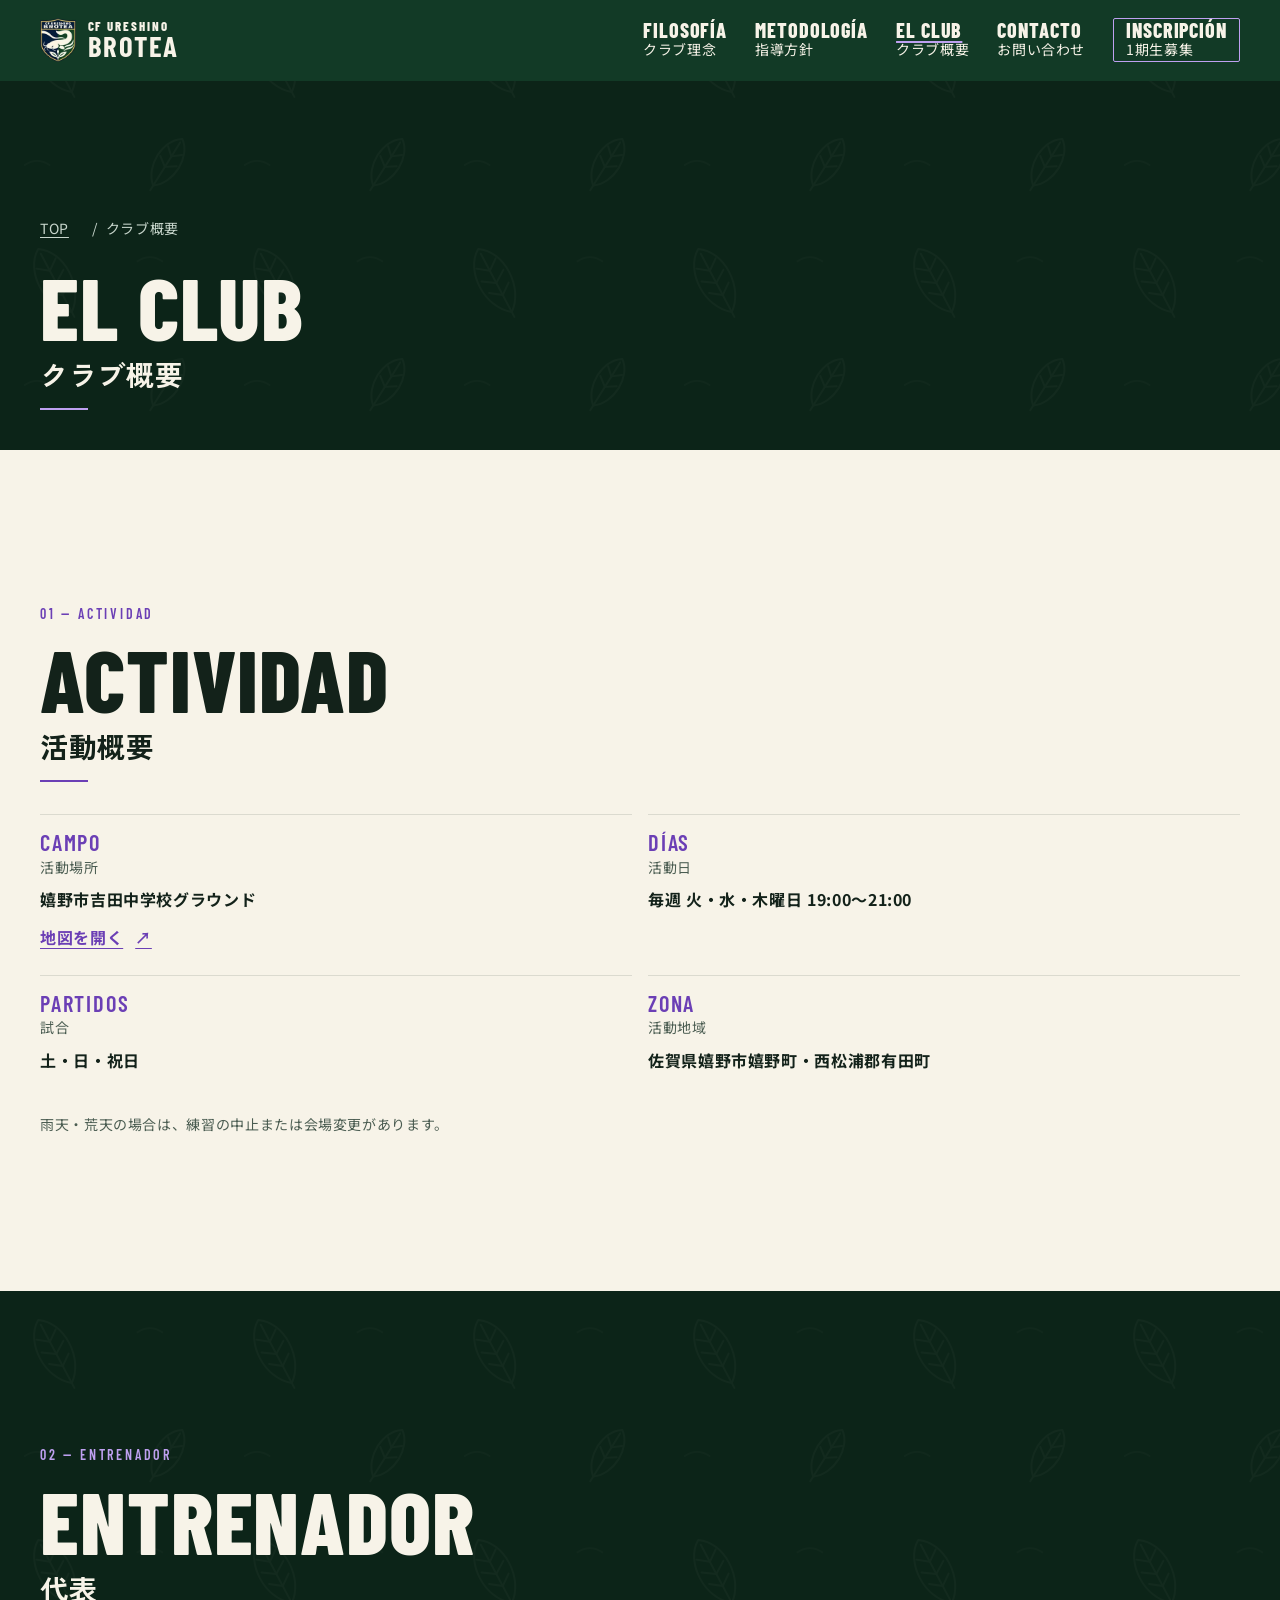
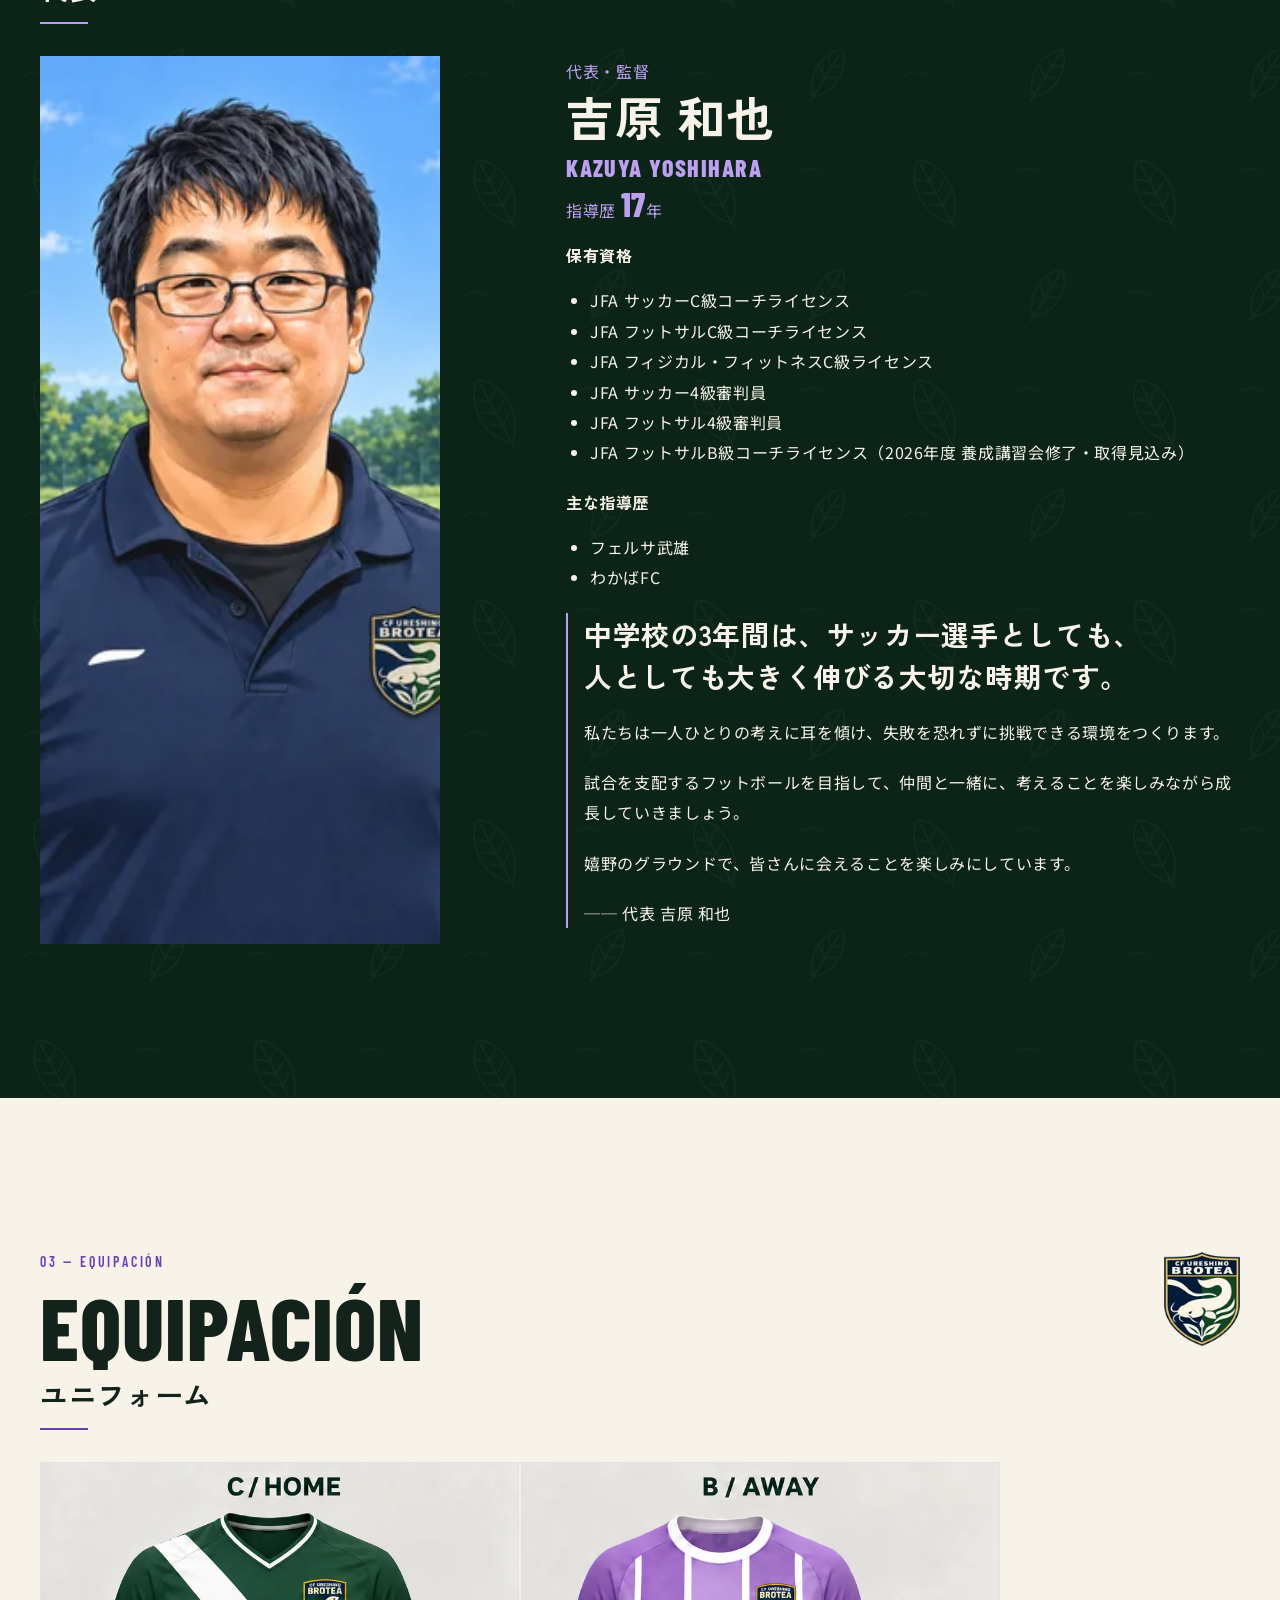
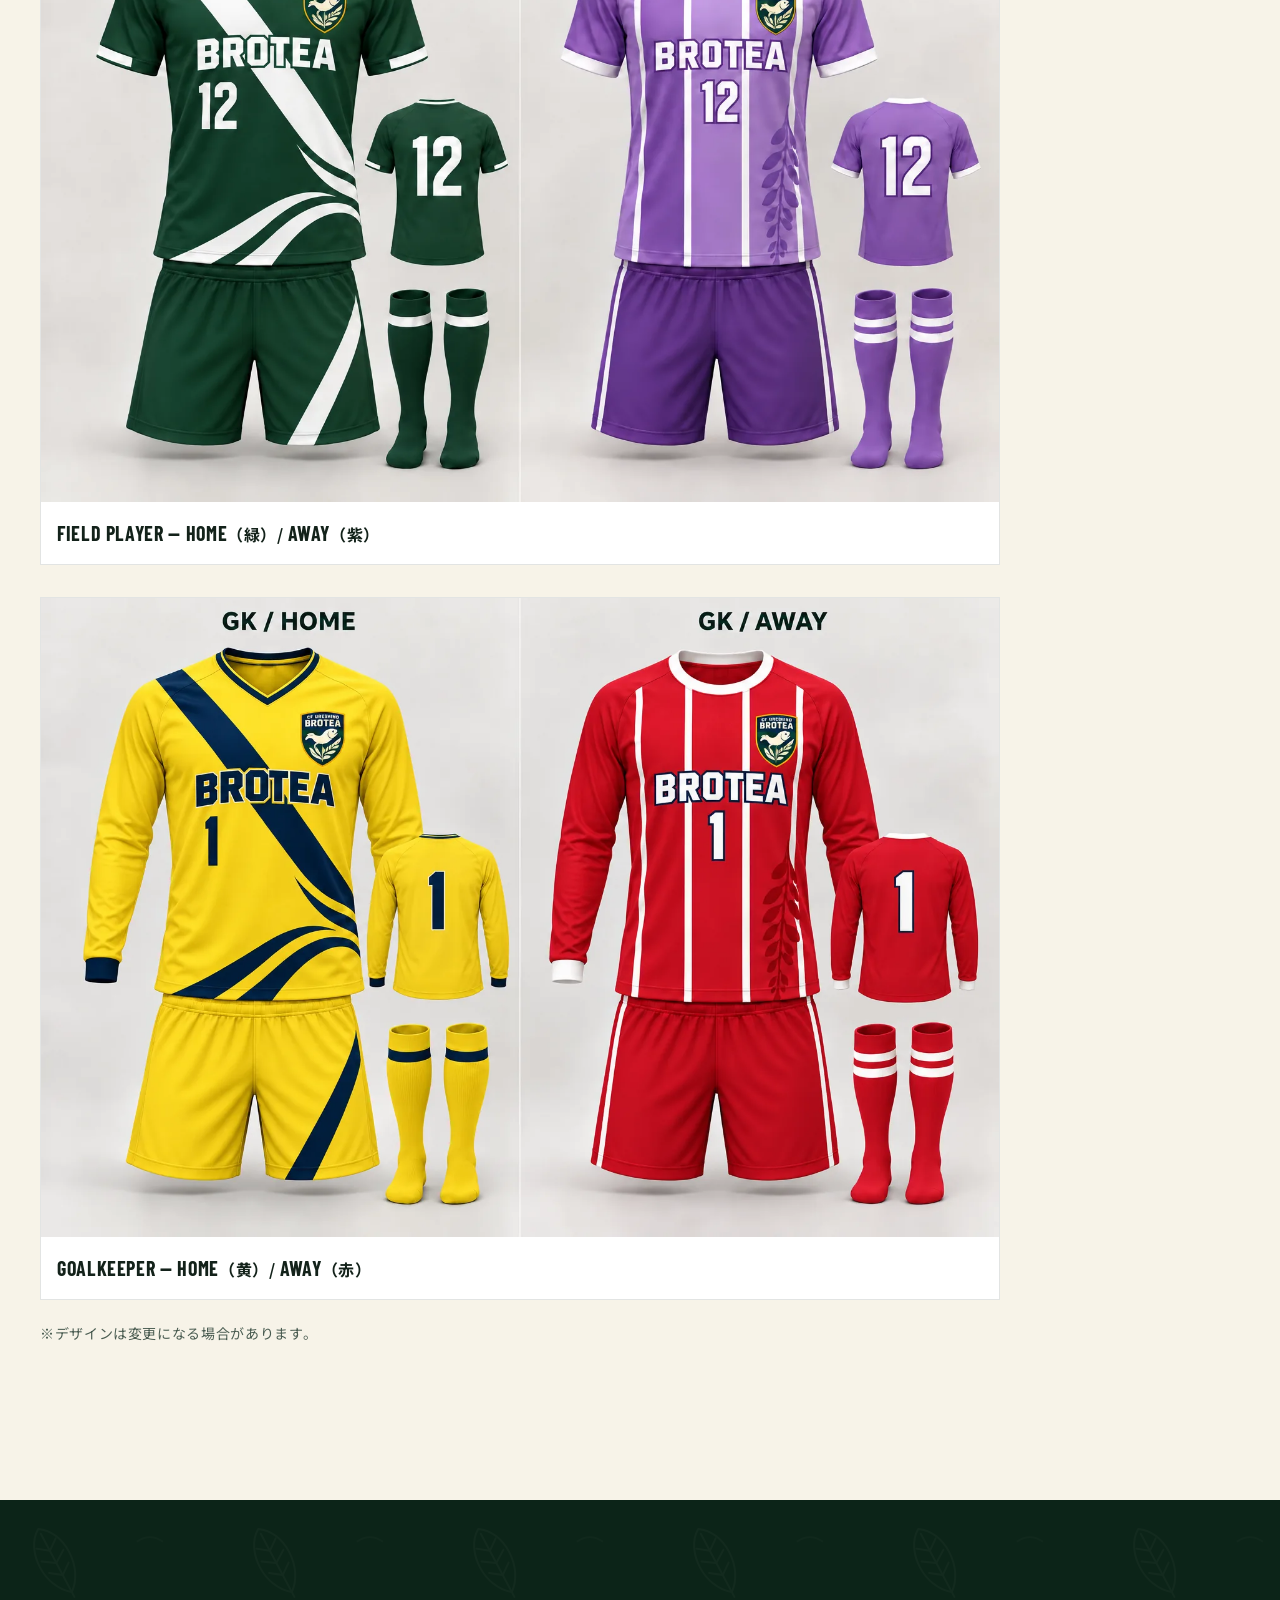
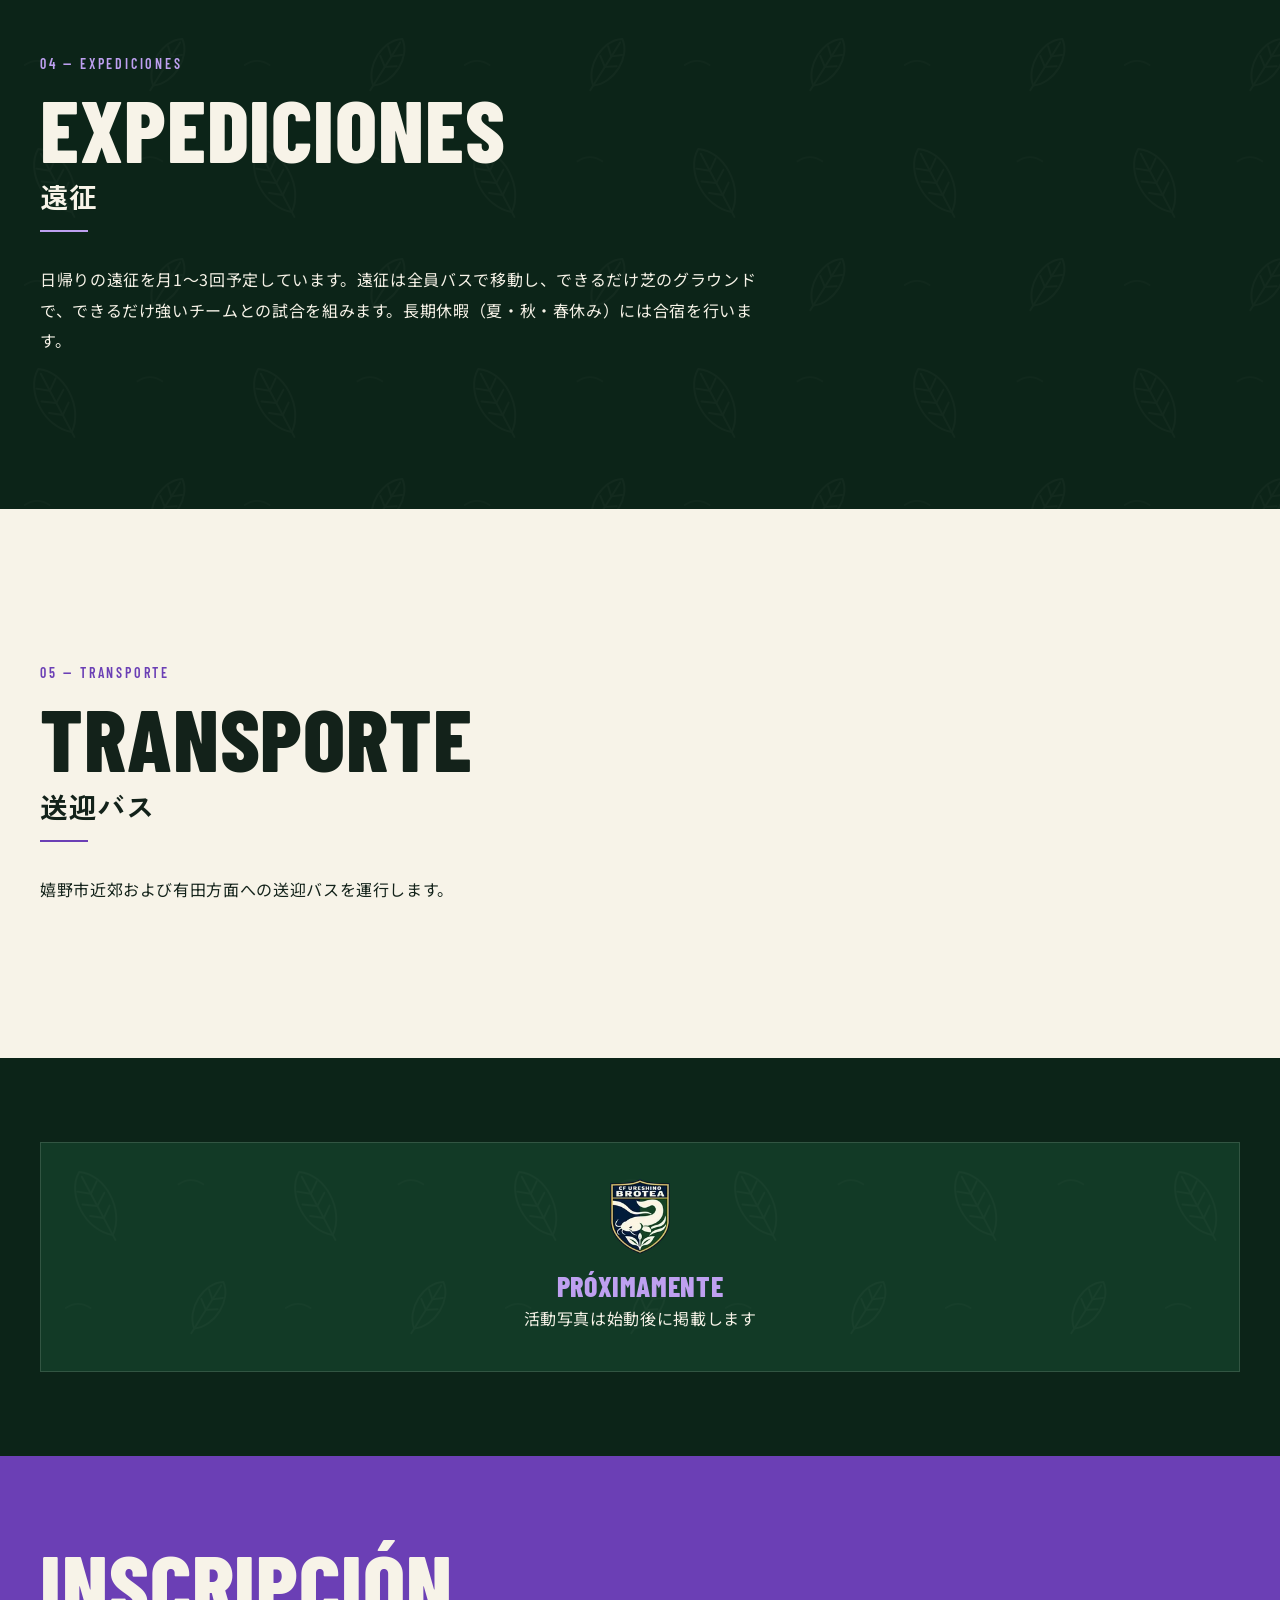
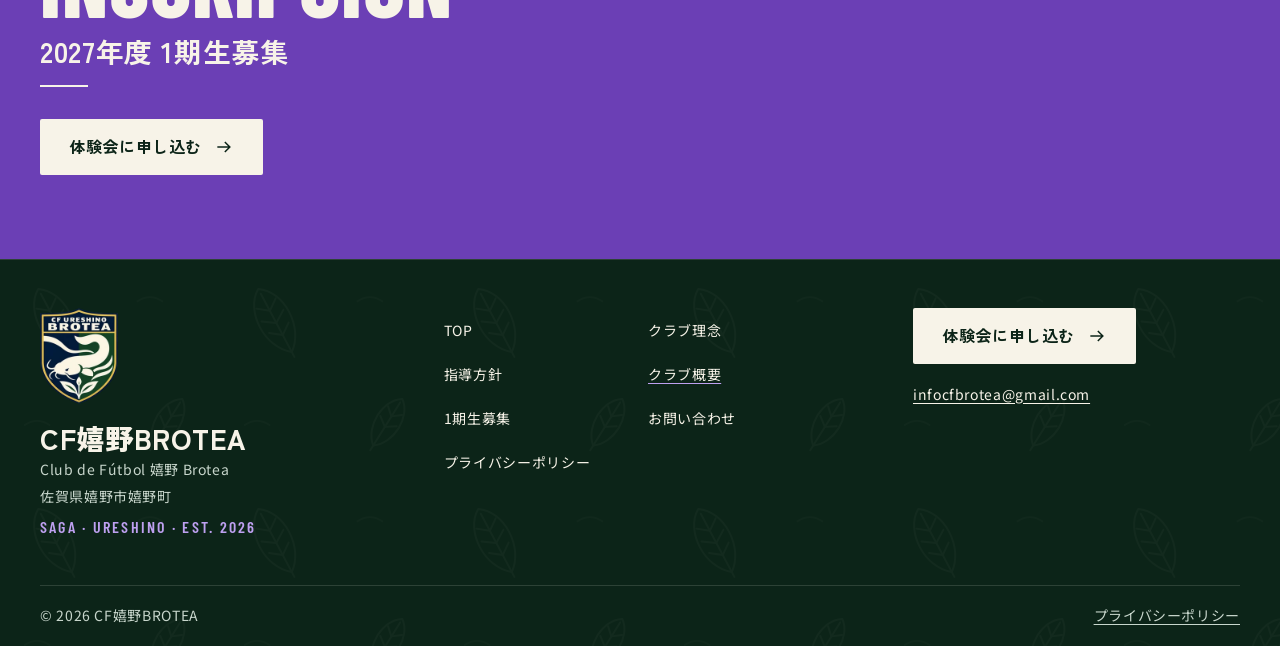
==== commit c358ab63: "代表メッセージを推敲し、TOPの代表カードに全文を掲載 - 「選手としても、人としても」の一文と、選手ファーストの約束、クラブコンセプトへの呼びかけの3文に - TOPのカードはメッセージを下段に配置" ====
--- a/club.html
+++ b/club.html
@@ -127,8 +127,9 @@
               </div>
             </div>
             <blockquote class="profile__message prose">
-              <p>中学校の3年間は、<span class="nowrap">サッカー選手として</span>大きく伸びる大切な時期です。</p>
-              <p>技術や戦術はもちろん、自分で観て、考え、判断する力を、仲間と一緒に楽しみながら身につけていきましょう。</p>
+              <p>中学校の3年間は、<span class="nowrap">サッカー選手としても、</span><span class="nowrap">人としても</span>大きく伸びる大切な時期です。</p>
+              <p>私たちは一人ひとりの考えに耳を傾け、<span class="nowrap">失敗を恐れずに</span>挑戦できる環境をつくります。</p>
+              <p>試合を支配するフットボールを目指して、<span class="nowrap">仲間と一緒に、</span><span class="nowrap">考えることを楽しみながら</span>成長していきましょう。</p>
               <p>嬉野のグラウンドで、皆さんに会えることを楽しみにしています。</p>
               <p>── 代表 吉原 和也</p>
             </blockquote>
--- a/assets/css/components.css
+++ b/assets/css/components.css
@@ -1040,3 +1040,32 @@
     letter-spacing: .16em;
   }
 }
+
+
+/* 代表カード：メッセージをカード下段に（スマホでは全幅） */
+.staff-card {
+  grid-template-areas: "photo body" "photo message";
+  grid-template-rows: auto 1fr;
+}
+.staff-card > .photo-slot { grid-area: photo; align-self: stretch; }
+.staff-card__body { grid-area: body; align-self: end; padding-block-end: 0; }
+.staff-card__message {
+  grid-area: message;
+  align-self: start;
+  padding: var(--space-2) clamp(12px, 2.5vw, 28px) clamp(12px, 2.5vw, 28px);
+}
+.staff-card__message p {
+  font-size: var(--text-small);
+  line-height: 1.75;
+}
+.staff-card__message p + p { margin-block-start: .6em; }
+
+@media (max-width: 639px) {
+  .staff-card {
+    grid-template-areas: "photo body" "message message";
+    grid-template-rows: auto auto;
+  }
+  .staff-card > .photo-slot { align-self: start; }
+  .staff-card__body { align-self: center; padding-block-end: clamp(12px, 2.5vw, 28px); }
+  .staff-card__message { padding-block-start: var(--space-2); border-block-start: 1px solid var(--line); }
+}
